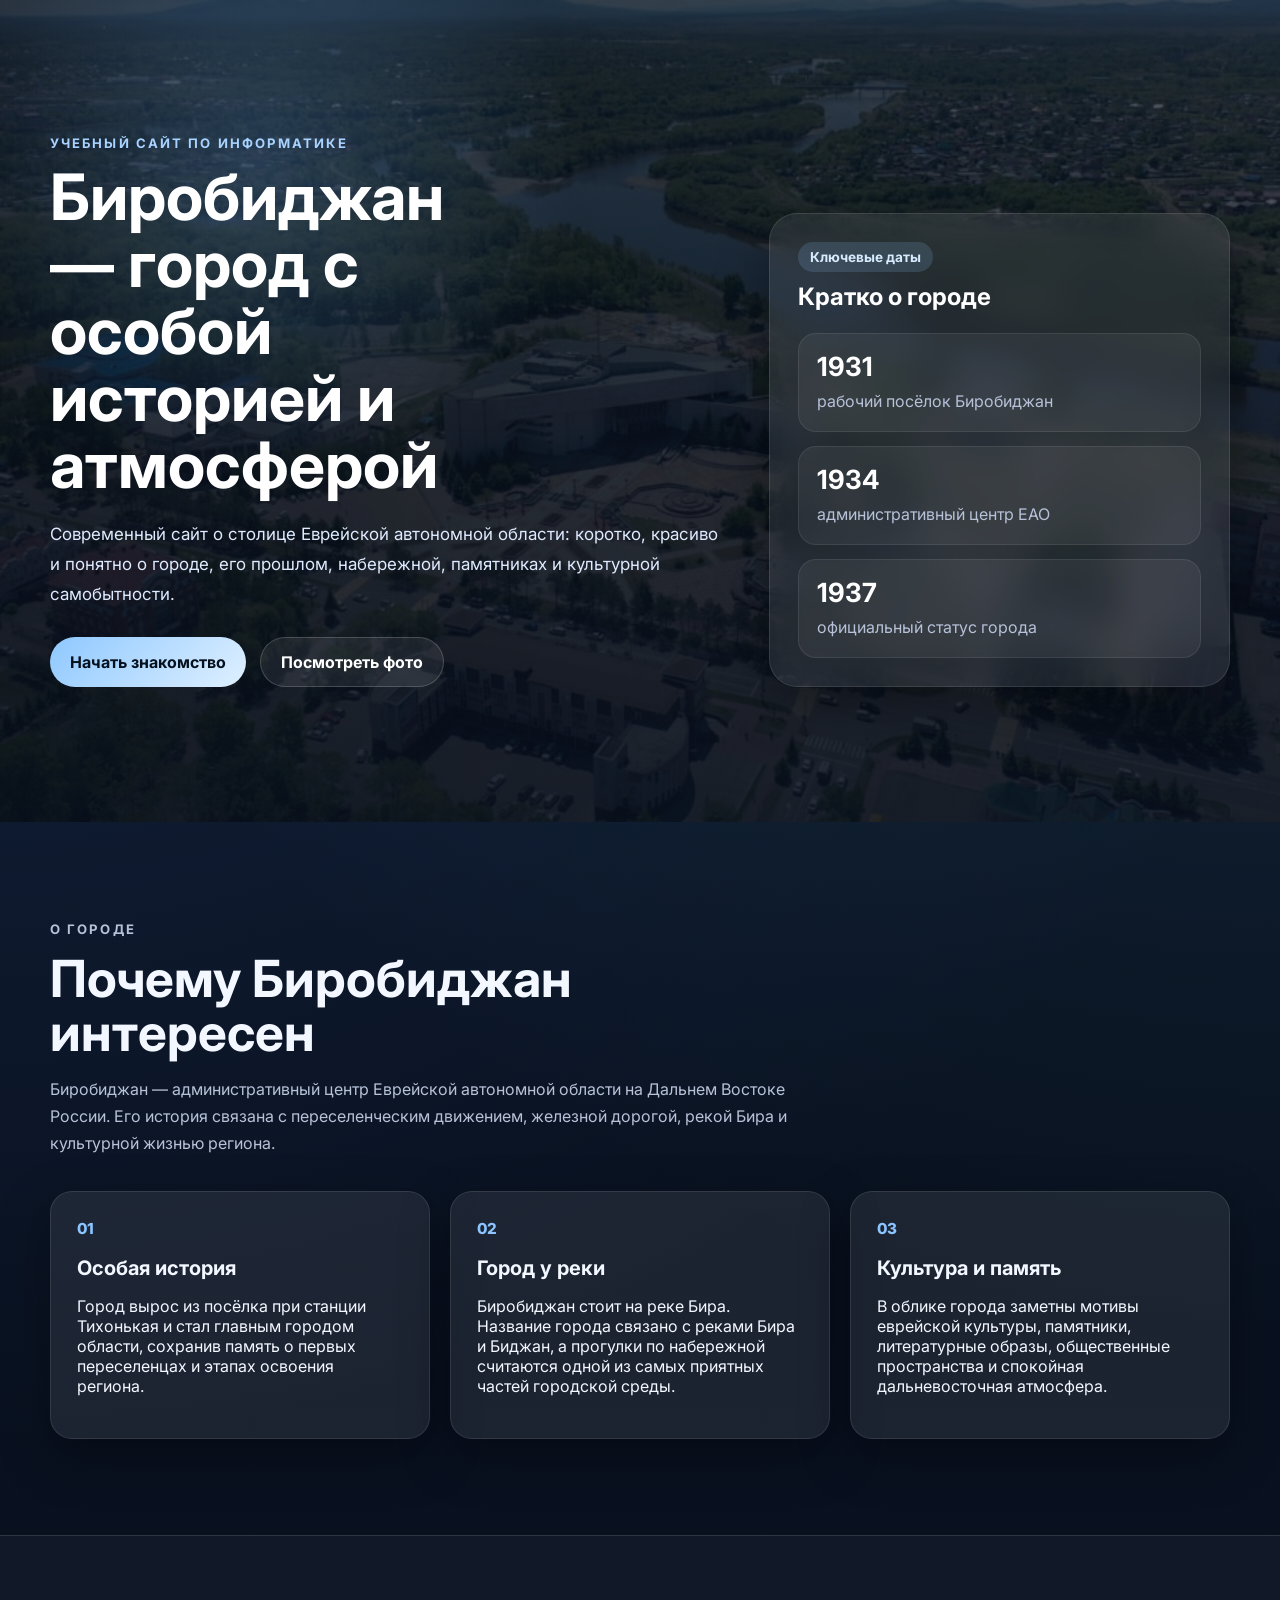
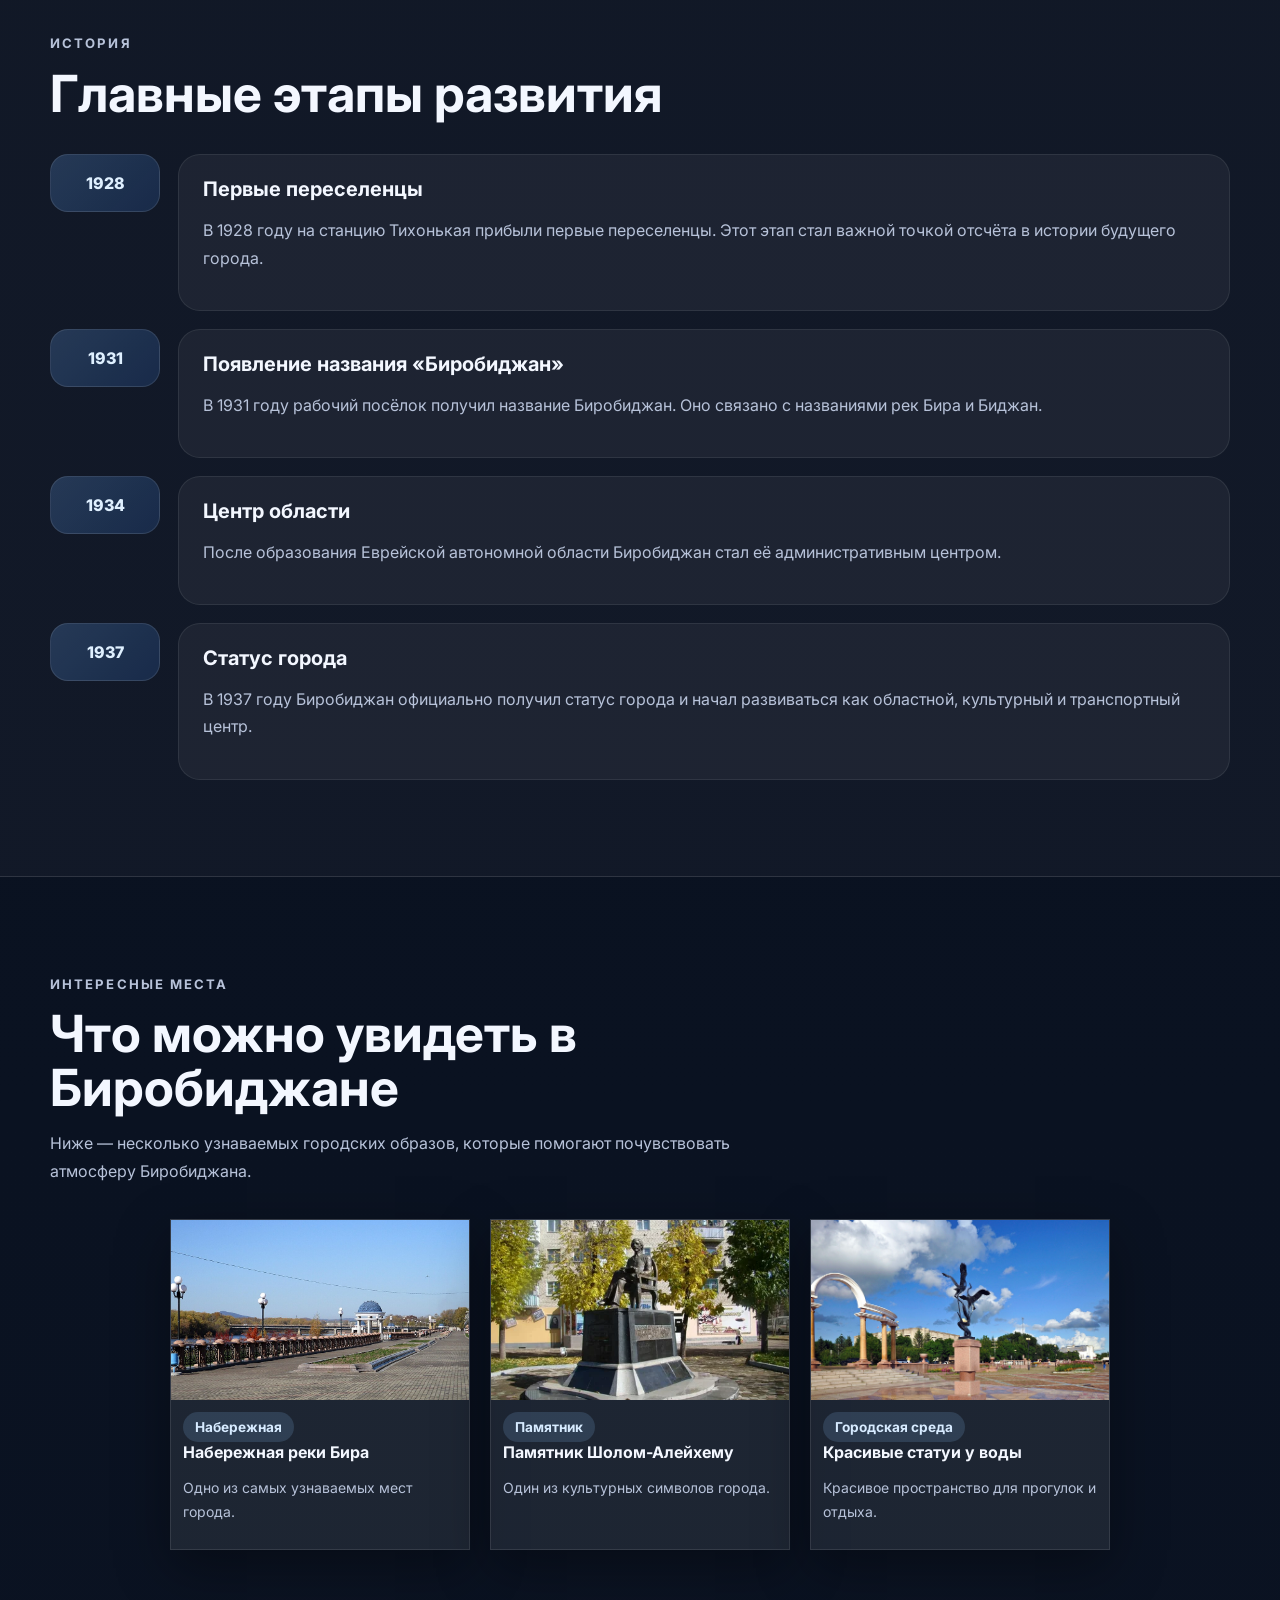
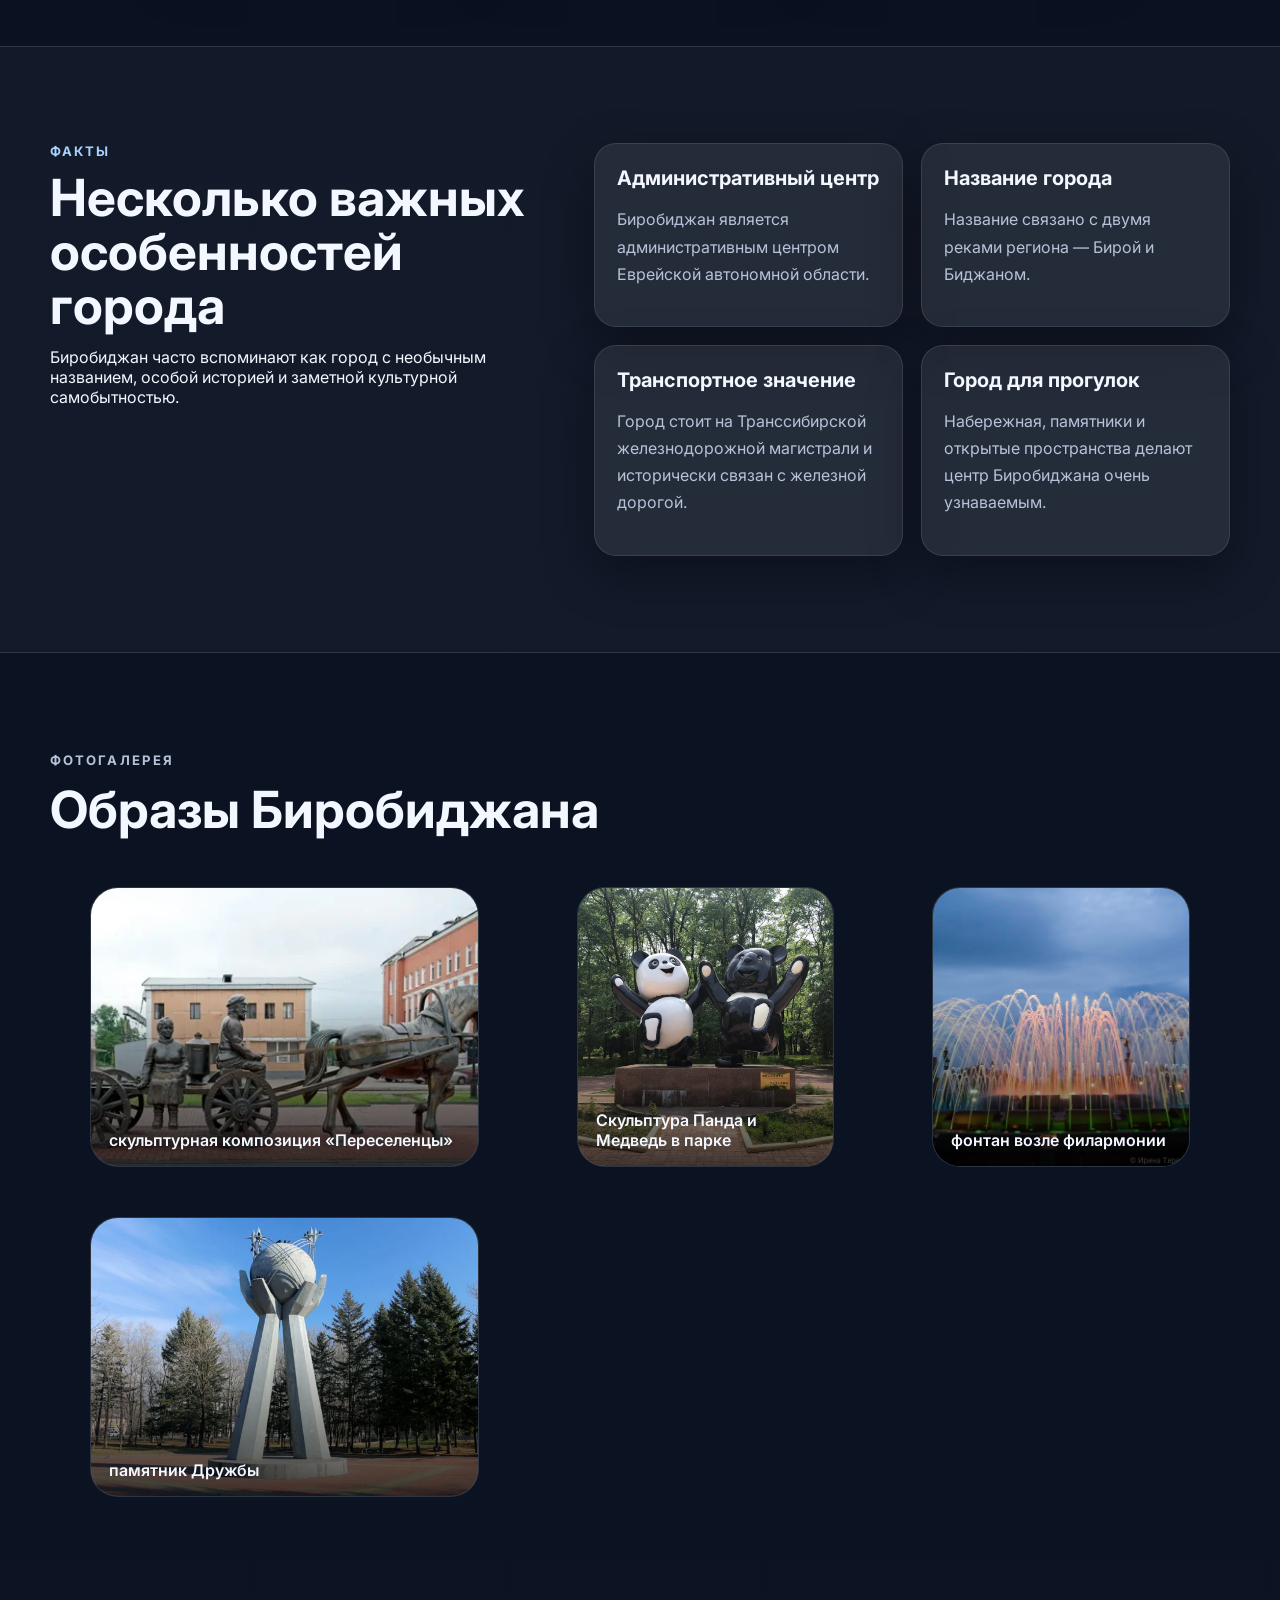
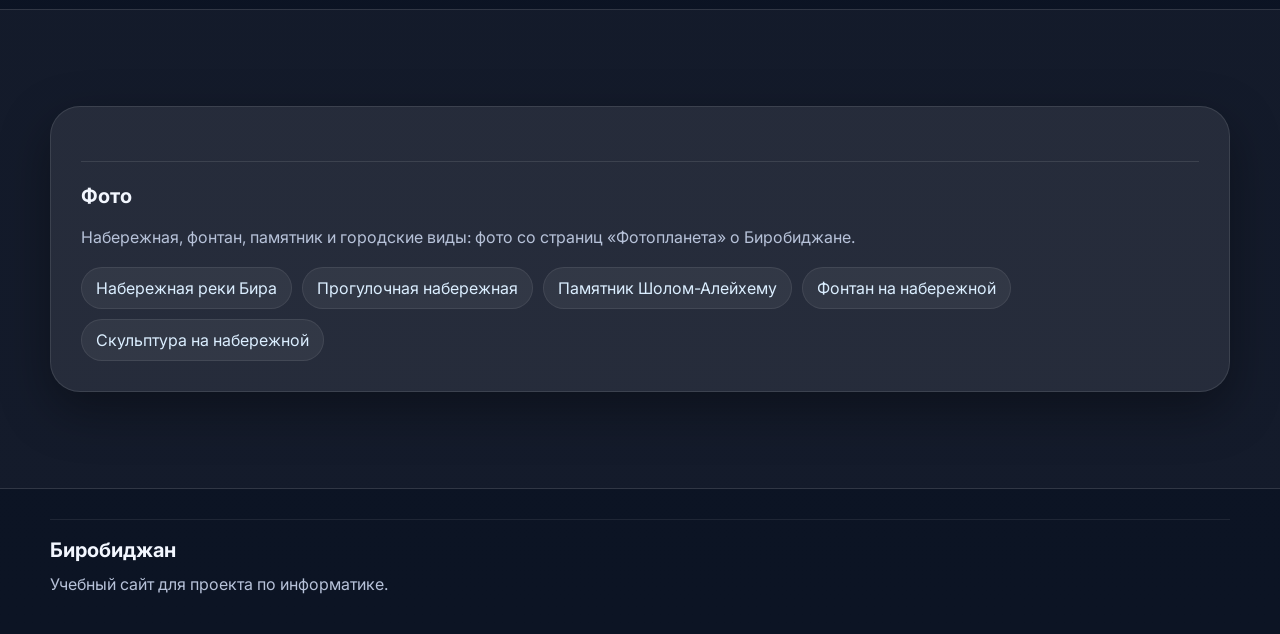
==== index.html @ 3424b519 "Биробиджан" ====
<!DOCTYPE html>
<html lang="ru">
<head>
  <meta charset="UTF-8" />
  <meta name="viewport" content="width=device-width, initial-scale=1.0" />
  <title>Биробиджан — город на Дальнем Востоке</title>
  <meta name="description" content="Современный учебный сайт о Биробиджане: история, атмосфера, достопримечательности и фотогалерея." />
  <link rel="preconnect" href="https://fonts.googleapis.com" />
  <link rel="preconnect" href="https://fonts.gstatic.com" crossorigin />
  <link href="https://fonts.googleapis.com/css2?family=Inter:wght@400;500;600;700;800&display=swap" rel="stylesheet" />
  <link rel="stylesheet" href="style.css" />
</head>
<body>
  <div class="page-shell">
  

    <main>
      <section class="hero section">
        <div class="hero-bg"></div>
        <div class="hero-overlay"></div>
        <div class="container hero-grid">
          <div class="hero-content reveal">
            <p class="eyebrow">Учебный сайт по информатике</p>
            <h1>Биробиджан — город с особой историей и атмосферой</h1>
            <p class="hero-text">
              Современный сайт о столице Еврейской автономной области: коротко,
              красиво и понятно о городе, его прошлом, набережной, памятниках и культурной самобытности.
            </p>
            <div class="hero-actions">
              <a class="btn btn-primary" href="#about">Начать знакомство</a>
              <a class="btn btn-secondary" href="#gallery">Посмотреть фото</a>
            </div>
          </div>

          <aside class="hero-card reveal reveal-delay-1">
            <div class="hero-card-top">
              <span class="badge">Ключевые даты</span>
              <h2>Кратко о городе</h2>
            </div>
            <div class="hero-stats">
              <div>
                <strong>1931</strong>
                <span>рабочий посёлок Биробиджан</span>
              </div>
              <div>
                <strong>1934</strong>
                <span>административный центр ЕАО</span>
              </div>
              <div>
                <strong>1937</strong>
                <span>официальный статус города</span>
              </div>
            </div>
          </aside>
        </div>
      </section>

      <section class="section" id="about">
        <div class="container">
          <div class="section-heading reveal">
            <p class="eyebrow">О городе</p>
            <h2>Почему Биробиджан интересен</h2>
            <p>
              Биробиджан — административный центр Еврейской автономной области на Дальнем Востоке России.
              Его история связана с переселенческим движением, железной дорогой, рекой Бира и культурной жизнью региона.
            </p>
          </div>

          <div class="about-grid">
            <article class="info-card reveal">
              <span class="card-number">01</span>
              <h3>Особая история</h3>
              <p>
                Город вырос из посёлка при станции Тихонькая и стал главным городом области,
                сохранив память о первых переселенцах и этапах освоения региона.
              </p>
            </article>

            <article class="info-card reveal reveal-delay-1">
              <span class="card-number">02</span>
              <h3>Город у реки</h3>
              <p>
                Биробиджан стоит на реке Бира. Название города связано с реками Бира и Биджан,
                а прогулки по набережной считаются одной из самых приятных частей городской среды.
              </p>
            </article>

            <article class="info-card reveal reveal-delay-2">
              <span class="card-number">03</span>
              <h3>Культура и память</h3>
              <p>
                В облике города заметны мотивы еврейской культуры, памятники, литературные образы,
                общественные пространства и спокойная дальневосточная атмосфера.
              </p>
            </article>
          </div>
        </div>
      </section>

      <section class="section section-alt" id="history">
        <div class="container">
          <div class="section-heading reveal">
            <p class="eyebrow">История</p>
            <h2>Главные этапы развития</h2>
          </div>

          <div class="timeline">
            <article class="timeline-item reveal">
              <div class="timeline-year">1928</div>
              <div class="timeline-content">
                <h3>Первые переселенцы</h3>
                <p>
                  В 1928 году на станцию Тихонькая прибыли первые переселенцы. Этот этап стал важной точкой отсчёта в истории будущего города.
                </p>
              </div>
            </article>

            <article class="timeline-item reveal reveal-delay-1">
              <div class="timeline-year">1931</div>
              <div class="timeline-content">
                <h3>Появление названия «Биробиджан»</h3>
                <p>
                  В 1931 году рабочий посёлок получил название Биробиджан. Оно связано с названиями рек Бира и Биджан.
                </p>
              </div>
            </article>

            <article class="timeline-item reveal reveal-delay-2">
              <div class="timeline-year">1934</div>
              <div class="timeline-content">
                <h3>Центр области</h3>
                <p>
                  После образования Еврейской автономной области Биробиджан стал её административным центром.
                </p>
              </div>
            </article>

            <article class="timeline-item reveal reveal-delay-3">
              <div class="timeline-year">1937</div>
              <div class="timeline-content">
                <h3>Статус города</h3>
                <p>
                  В 1937 году Биробиджан официально получил статус города и начал развиваться как областной, культурный и транспортный центр.
                </p>
              </div>
            </article>
          </div>
        </div>
      </section>

      <section class="section" id="places">
        <div class="container">
          <div class="section-heading reveal">
            <p class="eyebrow">Интересные места</p>
            <h2>Что можно увидеть в Биробиджане</h2>
            <p>
              Ниже — несколько узнаваемых городских образов, которые помогают почувствовать атмосферу Биробиджана.
            </p>
          </div>

          <div class="places-grid">
  <article class="place-card">
    <div class="place-image">
      <img src="assets/Bira_embankment_in_Birobidzhan.jpg" alt="Набережная">
    </div>
    <div class="place-body">
      <span class="place-tag">Набережная</span>
      <h3>Набережная реки Бира</h3>
      <p>Одно из самых узнаваемых мест города.</p>
    </div>
  </article>

  <article class="place-card">
    <div class="place-image">
      <img src="assets/пр.webp" alt="Памятник">
    </div>
    <div class="place-body">
      <span class="place-tag">Памятник</span>
      <h3>Памятник Шолом-Алейхему</h3>
      <p>Один из культурных символов города.</p>
    </div>
  </article>

  <article class="place-card">
    <div class="place-image">
      <img src="assets/454.jpg" alt="Прогулочная зона">
    </div>
    <div class="place-body">
      <span class="place-tag">Городская среда</span>
      <h3>Красивые статуи у воды</h3>
      <p>Красивое пространство для прогулок и отдыха.</p>
    </div>
  </article>
</div>
            </article>
          </div>
        </div>
      </section>

      <section class="section section-alt" id="facts">
        <div class="container">
          <div class="facts-layout">
            <div class="facts-main reveal">
              <p class="eyebrow">Факты</p>
              <h2>Несколько важных особенностей города</h2>
              <p class="facts-lead">
                Биробиджан часто вспоминают как город с необычным названием, особой историей и заметной культурной самобытностью.
              </p>
            </div>

            <div class="facts-list">
              <article class="fact-item reveal">
                <h3>Административный центр</h3>
                <p>Биробиджан является административным центром Еврейской автономной области.</p>
              </article>

              <article class="fact-item reveal reveal-delay-1">
                <h3>Название города</h3>
                <p>Название связано с двумя реками региона — Бирой и Биджаном.</p>
              </article>

              <article class="fact-item reveal reveal-delay-2">
                <h3>Транспортное значение</h3>
                <p>Город стоит на Транссибирской железнодорожной магистрали и исторически связан с железной дорогой.</p>
              </article>

              <article class="fact-item reveal reveal-delay-3">
                <h3>Город для прогулок</h3>
                <p>Набережная, памятники и открытые пространства делают центр Биробиджана очень узнаваемым.</p>
              </article>
            </div>
          </div>
        </div>
      </section>

      <section class="section" id="gallery">
        <div class="container">
          <div class="section-heading reveal">
            <p class="eyebrow">Фотогалерея</p>
            <h2>Образы Биробиджана</h2>
          </div>

          <div class="gallery-grid">
            <figure class="gallery-card">
              <img src="assets/з.webp" alt="Прогулочная часть набережной реки Бира" />
              <figcaption>скульптурная композиция «Переселенцы»</figcaption>
            </figure>

            <figure class="gallery-card reveal reveal-delay-1">
              <img src="assets/XXXL.webp" alt="Фонтан на набережной Биробиджана" />
              <figcaption>Скульптура Панда и Медведь в парке</figcaption>
            </figure>

            <figure class="gallery-card reveal reveal-delay-2">
              <img src="assets/o.webp" alt="Памятник Шолом-Алейхему" />
              <figcaption>фонтан возле филармонии</figcaption>
            </figure>

            <figure class="gallery-card reveal reveal-delay-3">
              <img src="assets/i.webp" alt="Вид на реку Бира и мост" />
              <figcaption>памятник Дружбы</figcaption>
            </figure>
          </div>
        </div>
      </section>

      <section class="section section-alt" id="sources">
        <div class="container">
          <div class="sources-box reveal">
    

            <div class="credits">
              <h3>Фото</h3>
              <p>
                Набережная, фонтан, памятник и городские виды: фото со страниц «Фотопланета» о Биробиджане.
              </p>
              <div class="credit-links">
                <a href="https://foto-planeta.com/photo/400641.html" target="_blank" rel="noopener noreferrer">Набережная реки Бира</a>
                <a href="https://foto-planeta.com/photo/644844.html" target="_blank" rel="noopener noreferrer">Прогулочная набережная</a>
                <a href="https://foto-planeta.com/photo/620498.html" target="_blank" rel="noopener noreferrer">Памятник Шолом-Алейхему</a>
                <a href="https://foto-planeta.com/photo/411431.html" target="_blank" rel="noopener noreferrer">Фонтан на набережной</a>
                <a href="https://foto-planeta.com/photo/644845.html" target="_blank" rel="noopener noreferrer">Скульптура на набережной</a>
              </div>
            </div>
          </div>
        </div>
      </section>
    </main>

    <footer class="site-footer">
      <div class="container footer-inner">
        <div>
          <h3>Биробиджан</h3>
          <p>Учебный сайт для проекта по информатике.</p>
        </div>
        
      </div>
    </footer>
  </div>

  <script src="script.js"></script>
</body>
</html>
---- style.css ----
:root {
  --bg: #0b1220;
  --surface: #101a2d;
  --surface-soft: #111f35;
  --card: rgba(255, 255, 255, 0.08);
  --card-strong: rgba(255, 255, 255, 0.12);
  --text: #f3f7ff;
  --muted: #b7c2d9;
  --accent: #6fb0ff;
  --accent-strong: #3e8cff;
  --line: rgba(255, 255, 255, 0.12);
  --shadow: 0 18px 50px rgba(0, 0, 0, 0.35);
  --radius-xl: 28px;
  --radius-lg: 22px;
  --radius-md: 16px;
  --container: 1180px;
}

* {
  box-sizing: border-box;
}

html {
  scroll-behavior: smooth;
}

body {
  margin: 0;
  font-family: "Inter", Arial, sans-serif;
  color: var(--text);
  background:
    radial-gradient(circle at top left, rgba(84, 148, 255, 0.16), transparent 26%),
    radial-gradient(circle at top right, rgba(100, 214, 255, 0.14), transparent 24%),
    linear-gradient(180deg, #08101e 0%, #0c1424 100%);
}

img {
  max-width: 100%;
  display: block;
}

a {
  color: inherit;
  text-decoration: none;
}

.page-shell {
  min-height: 100vh;
}

.container {
  width: min(calc(100% - 32px), var(--container));
  margin: 0 auto;
}

.section {
  padding: 96px 0;
}

.section-alt {
  background: rgba(255, 255, 255, 0.03);
  border-top: 1px solid var(--line);
  border-bottom: 1px solid var(--line);
}

.site-header {
  position: sticky;
  top: 0;
  z-index: 50;
  backdrop-filter: blur(18px);
  background: rgba(7, 14, 26, 0.72);
  border-bottom: 1px solid rgba(255, 255, 255, 0.08);
}

.header-inner {
  min-height: 78px;
  display: flex;
  align-items: center;
  justify-content: space-between;
  gap: 18px;
}

.logo {
  display: inline-flex;
  align-items: center;
  gap: 12px;
  font-weight: 800;
  letter-spacing: 0.02em;
}

.logo-mark {
  width: 40px;
  height: 40px;
  border-radius: 14px;
  display: grid;
  place-items: center;
  background: linear-gradient(135deg, var(--accent) 0%, #90c7ff 100%);
  color: #06111f;
  box-shadow: 0 10px 24px rgba(62, 140, 255, 0.35);
}

.logo-text {
  font-size: 1.05rem;
}

.site-nav {
  display: flex;
  align-items: center;
  gap: 10px;
}

.site-nav a {
  padding: 10px 14px;
  border-radius: 999px;
  color: var(--muted);
  transition: 0.25s ease;
}

.site-nav a:hover {
  color: var(--text);
  background: rgba(255, 255, 255, 0.08);
}

.menu-toggle {
  display: none;
  width: 48px;
  height: 48px;
  border: 1px solid var(--line);
  background: rgba(255, 255, 255, 0.04);
  border-radius: 14px;
  padding: 10px;
  cursor: pointer;
}

.menu-toggle span {
  display: block;
  width: 100%;
  height: 3px;
  margin: 5px 0;
  border-radius: 999px;
  background: var(--text);
  transition: 0.25s ease;
}

.hero {
  position: relative;
  overflow: hidden;
  min-height: calc(100vh - 78px);
  display: grid;
  align-items: center;
}

.hero-bg,
.hero-overlay {
  position: absolute;
  inset: 0;
}

.hero-bg {
  background:
    linear-gradient(120deg, rgba(4, 10, 18, 0.72), rgba(5, 12, 23, 0.52)),
    url("assets/embankment_bridge.jpg") center/cover no-repeat;
  transform: scale(1.04);
}

.hero-overlay {
  background:
    radial-gradient(circle at 20% 20%, rgba(120, 188, 255, 0.22), transparent 26%),
    linear-gradient(180deg, rgba(8, 16, 30, 0.2), rgba(8, 16, 30, 0.72));
}

.hero-grid {
  position: relative;
  z-index: 1;
  display: grid;
  grid-template-columns: 1.2fr 0.8fr;
  gap: 28px;
  align-items: end;
}

.eyebrow {
  margin: 0 0 12px;
  color: #a8d2ff;
  text-transform: uppercase;
  letter-spacing: 0.16em;
  font-size: 0.82rem;
  font-weight: 700;
}

.hero-content h1,
.section-heading h2,
.facts-main h2,
.sources-box h2 {
  margin: 0;
  line-height: 1.05;
}

.hero-content h1 {
  font-size: clamp(2.5rem, 5vw, 4.9rem);
  max-width: 11ch;
}

.hero-text {
  margin: 22px 0 0;
  max-width: 62ch;
  font-size: 1.06rem;
  line-height: 1.75;
  color: #dfebff;
}

.hero-actions {
  display: flex;
  flex-wrap: wrap;
  gap: 14px;
  margin-top: 28px;
}

.btn {
  display: inline-flex;
  align-items: center;
  justify-content: center;
  padding: 14px 20px;
  border-radius: 999px;
  font-weight: 700;
  transition: transform 0.25s ease, background 0.25s ease, color 0.25s ease;
}

.btn:hover {
  transform: translateY(-2px);
}

.btn-primary {
  color: #06111f;
  background: linear-gradient(135deg, #8ec8ff 0%, #dff0ff 100%);
}

.btn-secondary {
  border: 1px solid rgba(255, 255, 255, 0.18);
  background: rgba(255, 255, 255, 0.08);
}

.hero-card,
.info-card,
.place-card,
.fact-item,
.sources-box {
  background: var(--card);
  border: 1px solid rgba(255, 255, 255, 0.1);
  box-shadow: var(--shadow);
}

.hero-card {
  padding: 28px;
  border-radius: var(--radius-xl);
  backdrop-filter: blur(18px);
}

.hero-card-top {
  display: flex;
  flex-direction: column;
  gap: 10px;
}

.badge,
.place-tag {
  display: inline-flex;
  align-items: center;
  justify-content: center;
  width: fit-content;
  padding: 7px 12px;
  border-radius: 999px;
  background: rgba(143, 198, 255, 0.16);
  color: #d7ebff;
  font-size: 0.85rem;
  font-weight: 700;
}

.hero-card h2 {
  margin: 0;
  font-size: 1.5rem;
}

.hero-stats {
  display: grid;
  gap: 14px;
  margin-top: 22px;
}

.hero-stats div {
  padding: 16px 18px;
  border-radius: 18px;
  background: rgba(255, 255, 255, 0.06);
  border: 1px solid rgba(255, 255, 255, 0.08);
}

.hero-stats strong {
  display: block;
  font-size: 1.65rem;
  margin-bottom: 6px;
}

.hero-stats span,
.section-heading p,
.timeline-content p,
.place-body p,
.fact-item p,
.sources-box p,
.sources-list li {
  color: var(--muted);
  line-height: 1.7;
}

.section-heading {
  max-width: 760px;
  margin-bottom: 34px;
}

.section-heading h2,
.facts-main h2,
.sources-box h2 {
  font-size: clamp(2rem, 4vw, 3.4rem);
}

.about-grid {
  display: grid;
  grid-template-columns: repeat(3, 1fr);
  gap: 20px;
}

.info-card {
  padding: 26px;
  border-radius: var(--radius-lg);
}

.card-number {
  display: inline-flex;
  margin-bottom: 18px;
  color: #8bc4ff;
  font-weight: 800;
  font-size: 0.95rem;
}

.info-card h3,
.timeline-content h3,
.place-body h3,
.fact-item h3,
.credits h3,
.site-footer h3 {
  margin: 0 0 12px;
  font-size: 1.25rem;
}

.timeline {
  display: grid;
  gap: 18px;
}

.timeline-item {
  display: grid;
  grid-template-columns: 110px 1fr;
  gap: 18px;
  align-items: start;
}

.timeline-year {
  position: relative;
  display: inline-flex;
  align-items: center;
  justify-content: center;
  min-height: 58px;
  padding: 12px 16px;
  border-radius: 18px;
  background: linear-gradient(135deg, rgba(111, 176, 255, 0.22), rgba(62, 140, 255, 0.16));
  color: #dff0ff;
  font-weight: 800;
  border: 1px solid rgba(255, 255, 255, 0.1);
}

.timeline-content {
  padding: 22px 24px;
  border-radius: var(--radius-lg);
  background: rgba(255, 255, 255, 0.05);
  border: 1px solid rgba(255, 255, 255, 0.08);
}

 .places-grid {
  display: grid;
  grid-template-columns: repeat(3, 300px);
  justify-content: center;
  gap: 20px;
}


.place-card {
  width: 100%;
  max-width: none;
  margin: 0;
}

.place-image {
  height: 200px;
  overflow: hidden;
}

.place-image img,
.gallery-card img {
  width: 100%;
  height: 100%;
  object-fit: cover;
}

.place-card:hover img,
.gallery-card:hover img {
  transform: scale(1.04);
}

.place-image img,
.gallery-card img {
  transition: transform 0.45s ease;
}

.place-body {
  padding: 22px;
}

.facts-layout {
  display: grid;
  grid-template-columns: 0.9fr 1.1fr;
  gap: 24px;
  align-items: start;
}

.facts-lead {
  margin-top: 14px;
}

.facts-list {
  display: grid;
  grid-template-columns: repeat(2, 1fr);
  gap: 18px;
}

.fact-item {
  padding: 22px;
  border-radius: var(--radius-lg);
}

.gallery-grid {
  display: grid;
  grid-template-columns: 1.25fr 0.9fr 0.9fr;
  gap: 18px;
}

.gallery-card {
  position: relative;
  min-height: 280px;
  overflow: hidden;
  border-radius: var(--radius-xl);
  border: 1px solid rgba(255, 255, 255, 0.1);
  background: rgba(255, 255, 255, 0.04);
}



.gallery-card::after {
  content: "";
  position: absolute;
  inset: 0;
  background: linear-gradient(180deg, transparent 40%, rgba(0, 0, 0, 0.72) 100%);
}

.gallery-card figcaption {
  position: absolute;
  left: 18px;
  right: 18px;
  bottom: 16px;
  z-index: 1;
  font-weight: 600;
}

.sources-box {
  padding: 30px;
  border-radius: 30px;
}

.sources-list {
  margin: 18px 0 0;
  padding-left: 18px;
}

.sources-list li + li {
  margin-top: 8px;
}

.credits {
  margin-top: 24px;
  padding-top: 22px;
  border-top: 1px solid rgba(255, 255, 255, 0.1);
}

.credit-links {
  display: flex;
  flex-wrap: wrap;
  gap: 10px;
  margin-top: 14px;
}

.credit-links a {
  padding: 10px 14px;
  border-radius: 999px;
  background: rgba(255, 255, 255, 0.06);
  color: #dbeeff;
  border: 1px solid rgba(255, 255, 255, 0.08);
  transition: 0.25s ease;
}

.credit-links a:hover,
.footer-top:hover {
  background: rgba(255, 255, 255, 0.12);
}

.site-footer {
  padding: 30px 0 40px;
}

.footer-inner {
  display: flex;
  align-items: center;
  justify-content: space-between;
  gap: 16px;
  padding-top: 18px;
  border-top: 1px solid rgba(255, 255, 255, 0.08);
}

.site-footer p {
  margin: 0;
  color: var(--muted);
}

.footer-top {
  display: inline-flex;
  align-items: center;
  justify-content: center;
  padding: 12px 16px;
  border-radius: 999px;
  border: 1px solid rgba(255, 255, 255, 0.12);
  background: rgba(255, 255, 255, 0.05);
}

.reveal,
.reveal-delay-1,
.reveal-delay-2,
.reveal-delay-3,
.reveal-visible {
  opacity: 1;
  transform: none;
  transition: none;
}

@media (max-width: 1080px) {
  .hero-grid,
  .facts-layout,
  .about-grid,
  .places-grid,
  .gallery-grid {
    grid-template-columns: 1fr;
  }

  .facts-list {
    grid-template-columns: 1fr 1fr;
  }

  .gallery-large {
    grid-row: span 1;
    min-height: 320px;
  }

  .hero-content h1 {
    max-width: 14ch;
  }
}

@media (max-width: 820px) {
  .section {
    padding: 74px 0;
  }

  .menu-toggle {
    display: inline-block;
  }

  .site-nav {
    position: absolute;
    top: calc(100% + 10px);
    left: 16px;
    right: 16px;
    display: grid;
    gap: 8px;
    padding: 14px;
    border-radius: 22px;
    background: rgba(9, 18, 32, 0.96);
    border: 1px solid rgba(255, 255, 255, 0.08);
    box-shadow: var(--shadow);
    opacity: 0;
    pointer-events: none;
    transform: translateY(-10px);
    transition: 0.25s ease;
  }

  .site-nav.nav-open {
    opacity: 1;
    pointer-events: auto;
    transform: translateY(0);
  }

  .site-nav a {
    padding: 12px 14px;
    background: rgba(255, 255, 255, 0.04);
  }

  .menu-toggle.active span:nth-child(1) {
    transform: translateY(8px) rotate(45deg);
  }

  .menu-toggle.active span:nth-child(2) {
    opacity: 0;
  }

  .menu-toggle.active span:nth-child(3) {
    transform: translateY(-8px) rotate(-45deg);
  }

  .timeline-item {
    grid-template-columns: 1fr;
  }

  .facts-list {
    grid-template-columns: 1fr;
  }

  .footer-inner {
    flex-direction: column;
    align-items: flex-start;
  }
}

@media (max-width: 560px) {
  .hero {
    min-height: auto;
  }

  .hero-content h1 {
    max-width: none;
  }

  .hero-card,
  .sources-box,
  .info-card,
  .fact-item,
  .place-body,
  .timeline-content {
    padding: 20px;
  }

  .btn {
    width: 100%;
  }

  .hero-actions {
    flex-direction: column;
  }
}
.hero {
  background-image: url("assets/лох.jpg");
  background-size: cover;
  background-position: center;
  color: white;
  padding: 100px 20px;
}
.place-body {
  padding: 12px;
}

.place-body h3 {
  font-size: 16px;
}

.place-body p {
  font-size: 14px;
}

.places-grid {
  display: flex !important;
  justify-content: center !important;
  gap: 20px !important;
  flex-wrap: nowrap !important;
}

.place-card {
  width: 300px !important;
  min-width: 300px !important;
  max-width: 300px !important;
  margin: 0 !important;
}

.place-image {
  height: 180px !important;
  overflow: hidden !important;
}

.place-image img {
  width: 100% !important;
  height: 100% !important;
  object-fit: cover !important;
}
.gallery-card {
  height: 250px;
}

.gallery-card img {
  width: 100%;
  height: 100%;
  object-fit: cover;
}
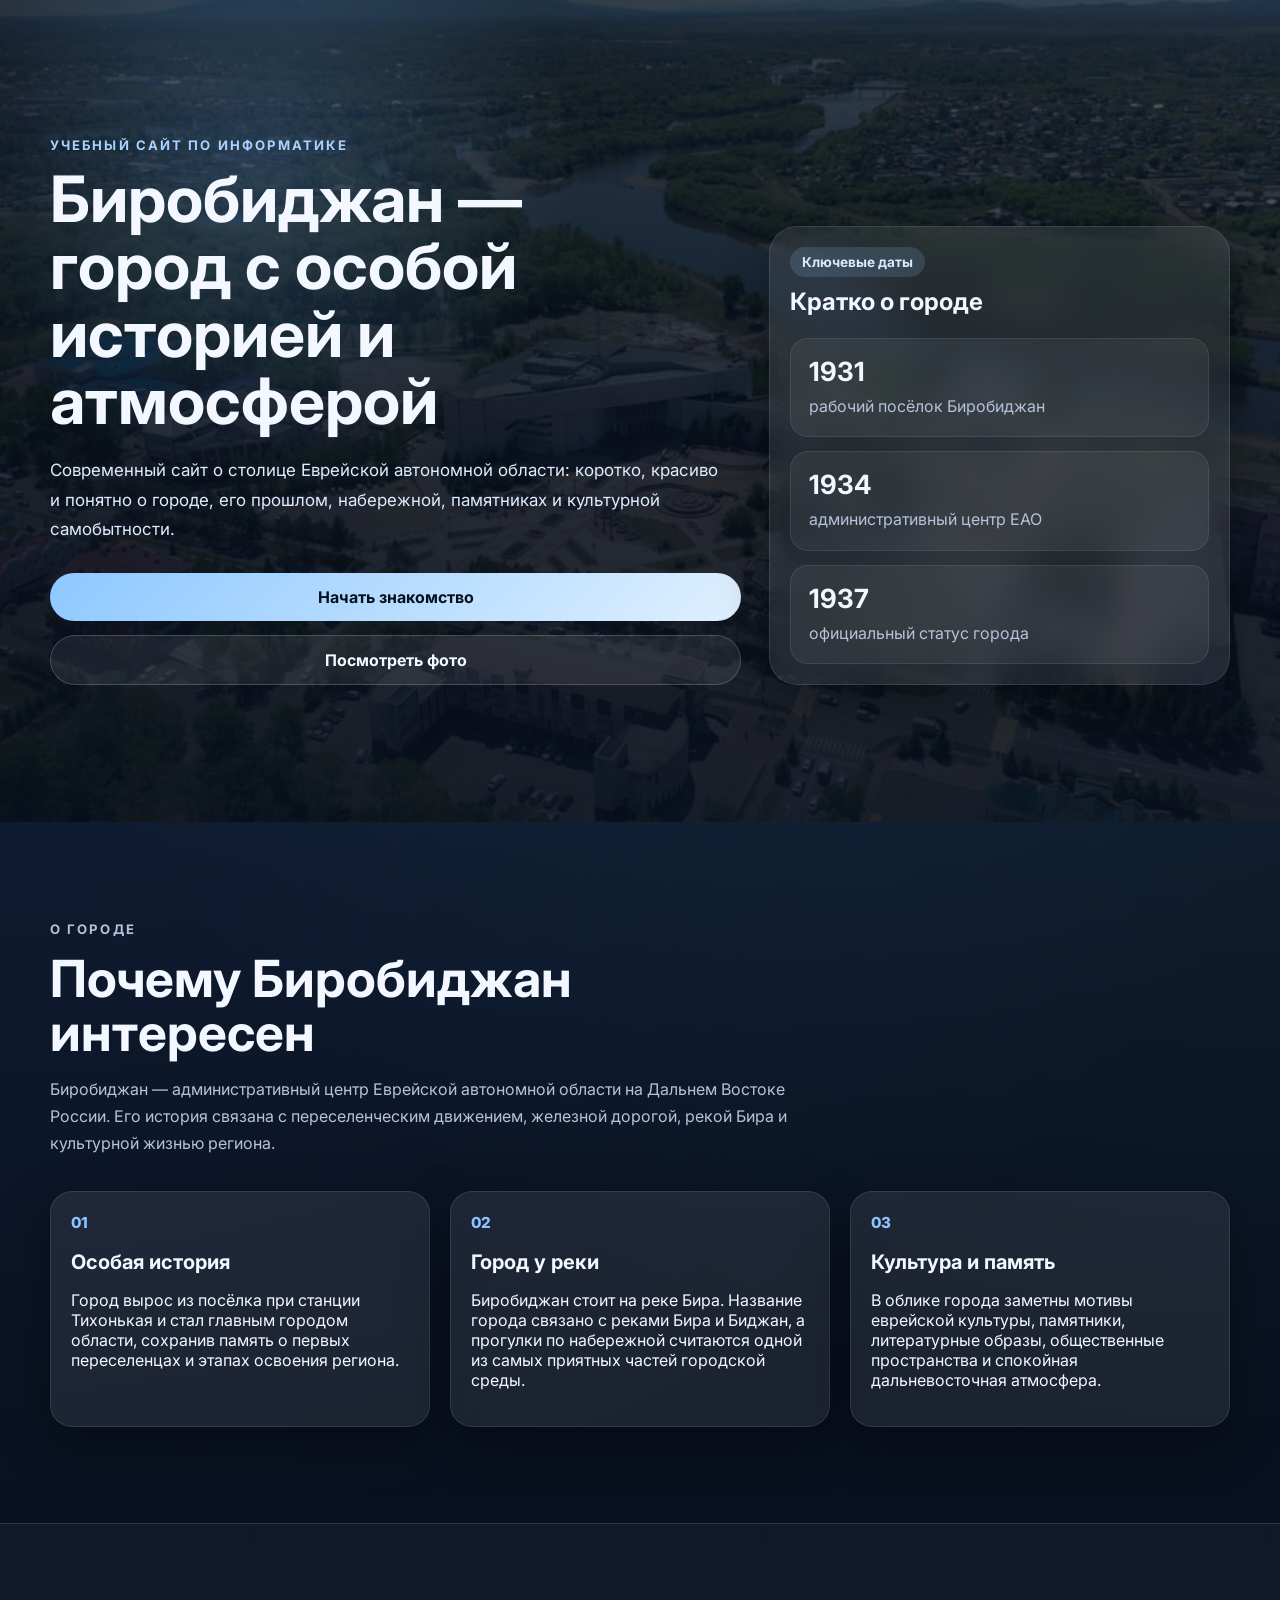
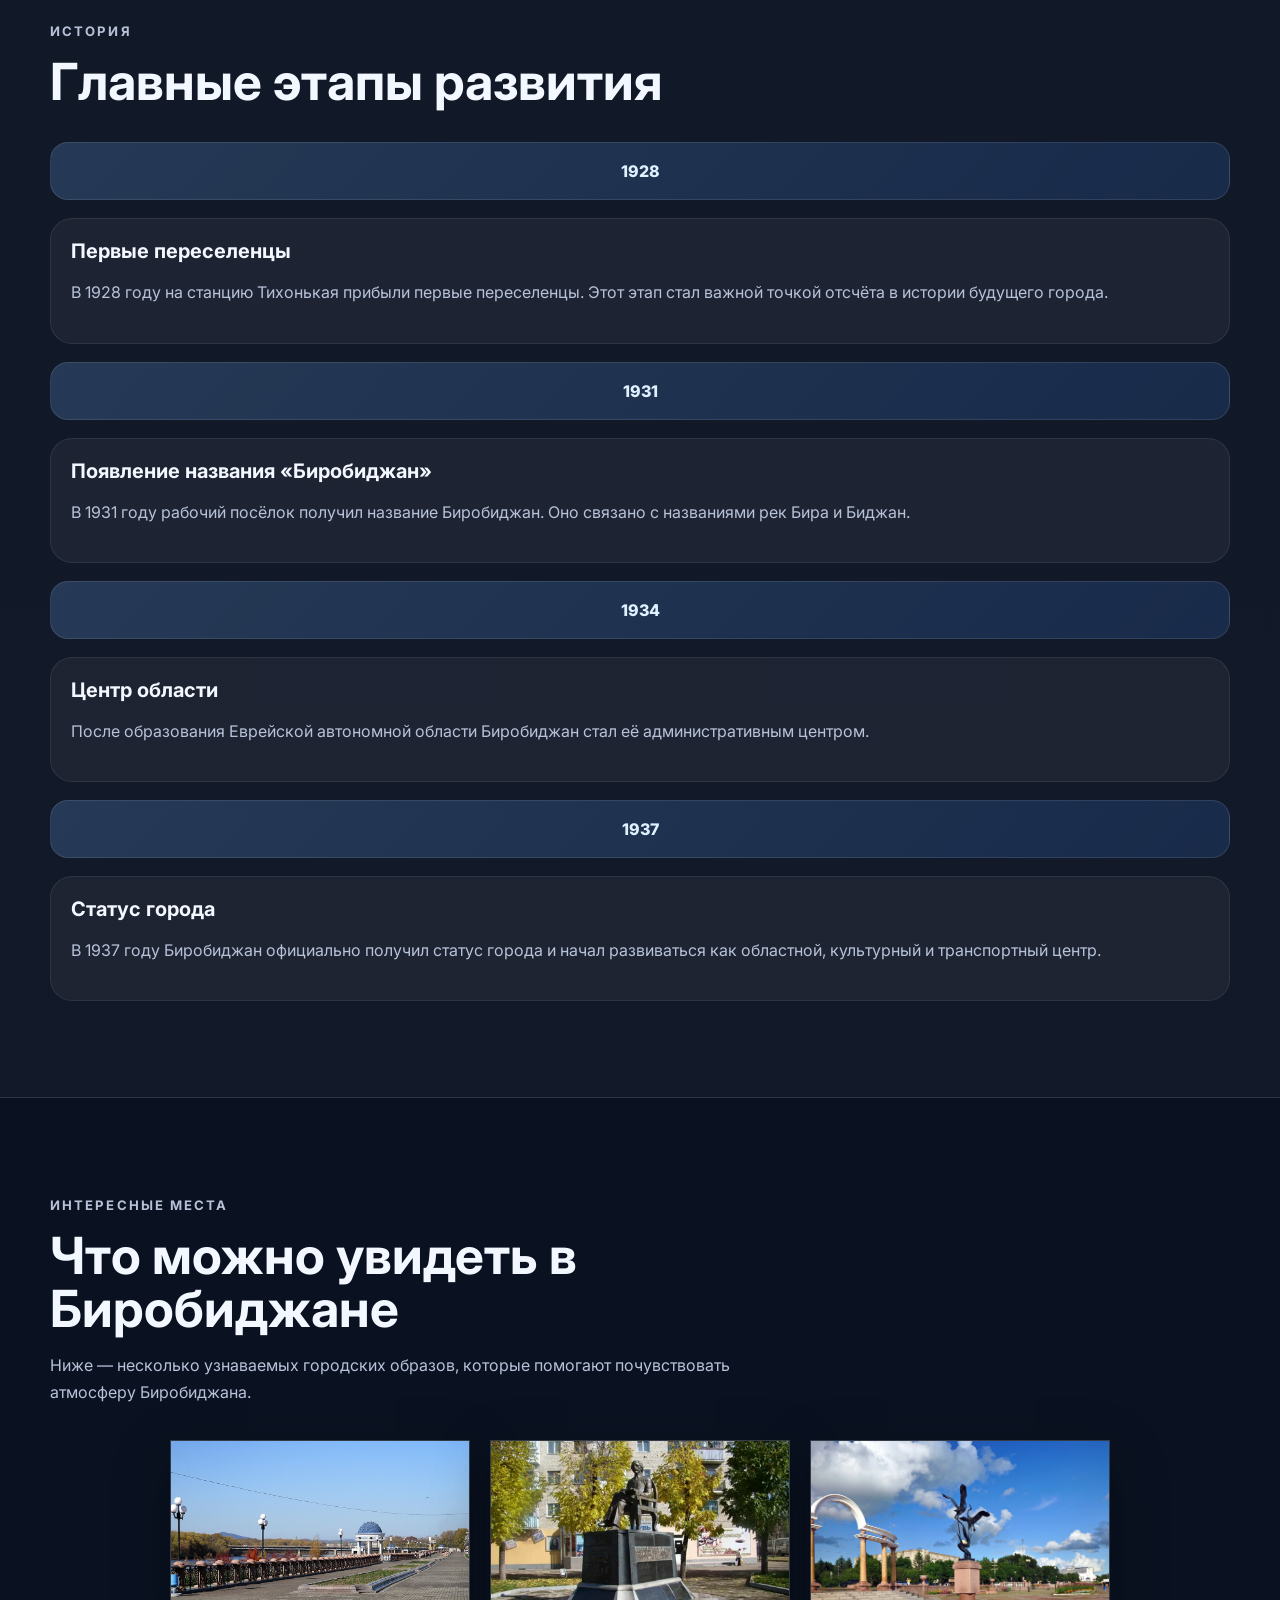
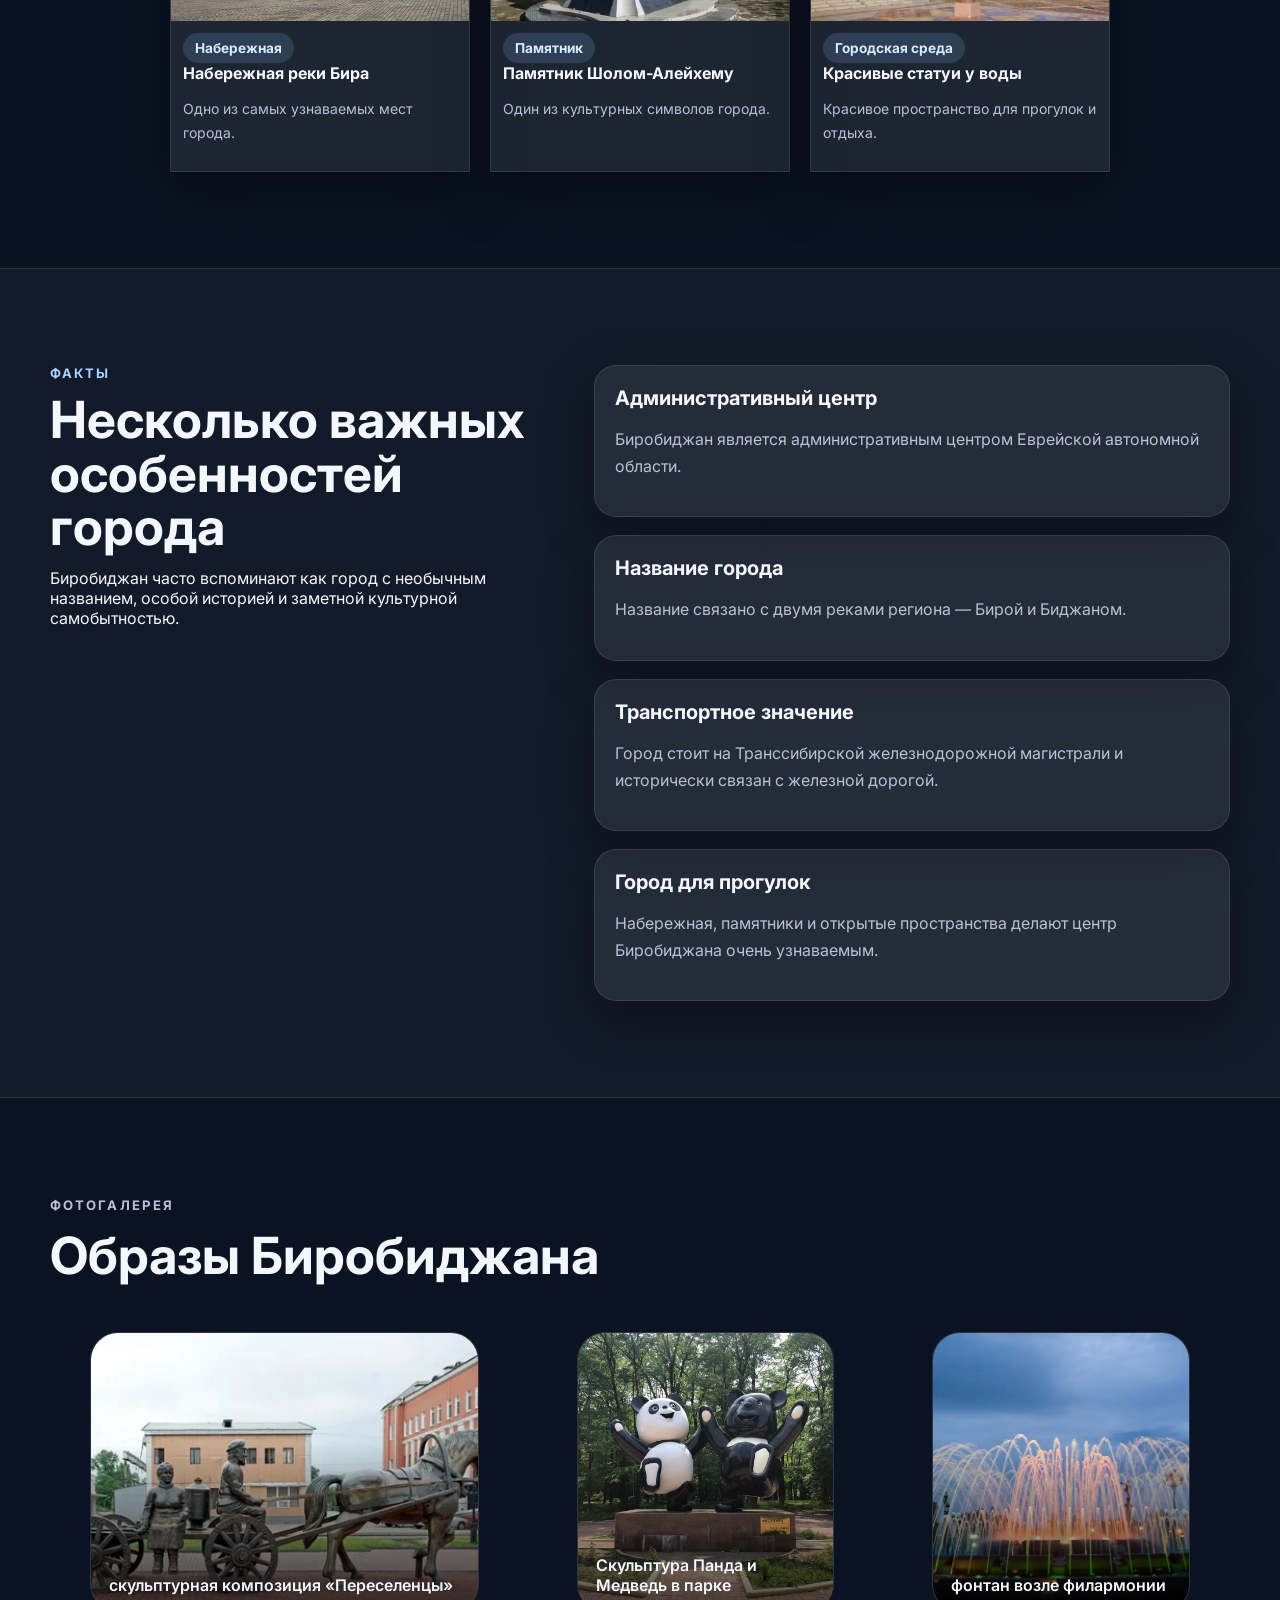
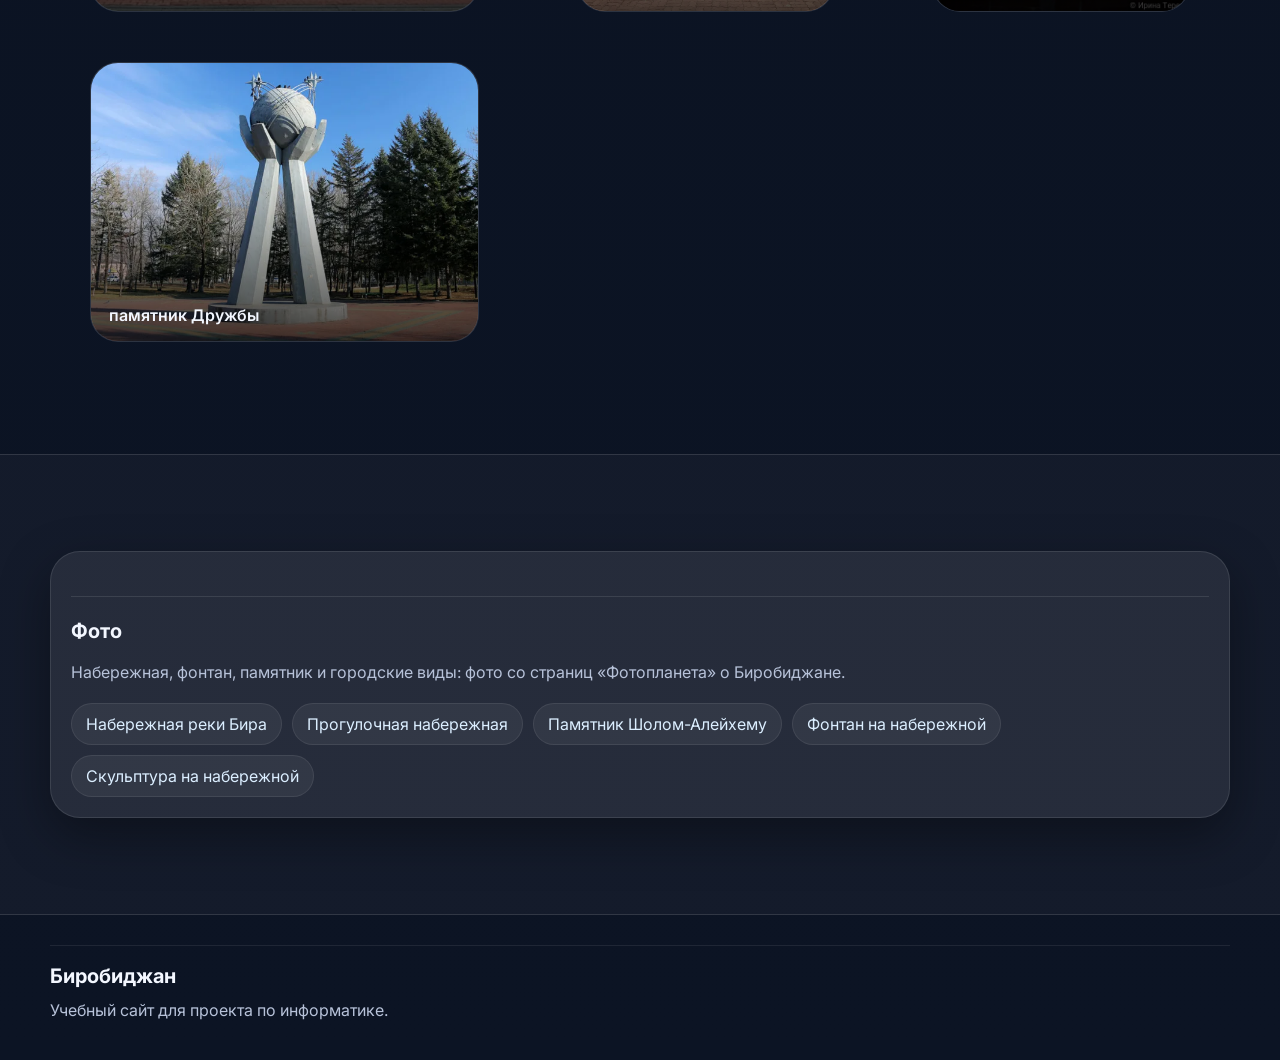
==== commit 975fe598: "Remove redundant closing article tag in index.html Removed an unnecessary closing article tag." ====
--- a/index.html
+++ b/index.html
@@ -192,7 +192,7 @@
     </div>
   </article>
 </div>
-            </article>
+            
           </div>
         </div>
       </section>
--- a/style.css
+++ b/style.css
@@ -157,10 +157,12 @@
 }
 
 .hero-bg {
-  background:
+  background-image:
     linear-gradient(120deg, rgba(4, 10, 18, 0.72), rgba(5, 12, 23, 0.52)),
-    url("assets/embankment_bridge.jpg") center/cover no-repeat;
-  transform: scale(1.04);
+    url("./assets/лох.jpg");
+  background-size: cover;
+  background-position: center;
+  background-repeat: no-repeat;
 }
 
 .hero-overlay {
@@ -557,14 +559,7 @@
   transition: none;
 }
 
-@media (max-width: 1080px) {
-  .hero-grid,
-  .facts-layout,
-  .about-grid,
-  .places-grid,
-  .gallery-grid {
-    grid-template-columns: 1fr;
-  }
+
 
   .facts-list {
     grid-template-columns: 1fr 1fr;
@@ -580,10 +575,7 @@
   }
 }
 
-@media (max-width: 820px) {
-  .section {
-    padding: 74px 0;
-  }
+
 
   .menu-toggle {
     display: inline-block;
@@ -644,10 +636,7 @@
   }
 }
 
-@media (max-width: 560px) {
-  .hero {
-    min-height: auto;
-  }
+
 
   .hero-content h1 {
     max-width: none;
@@ -721,4 +710,5 @@
   width: 100%;
   height: 100%;
   object-fit: cover;
-}+}
+
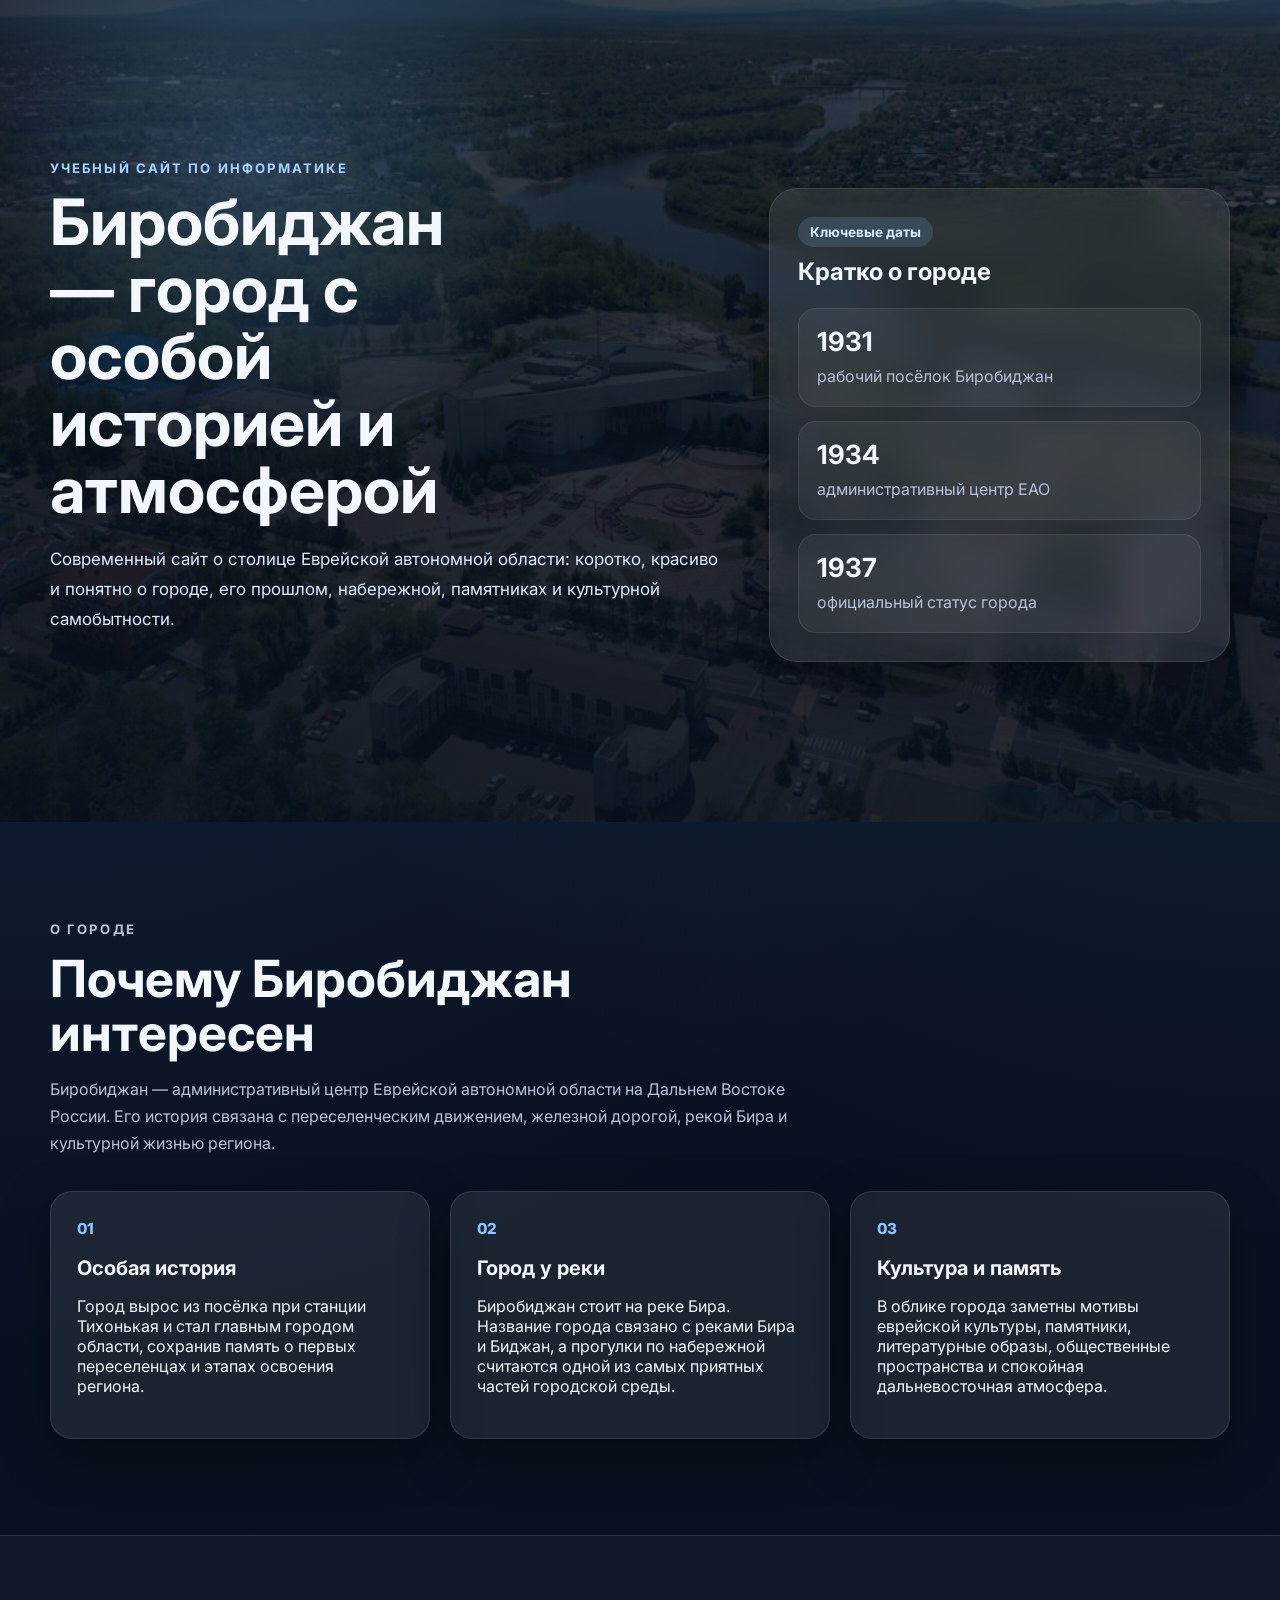
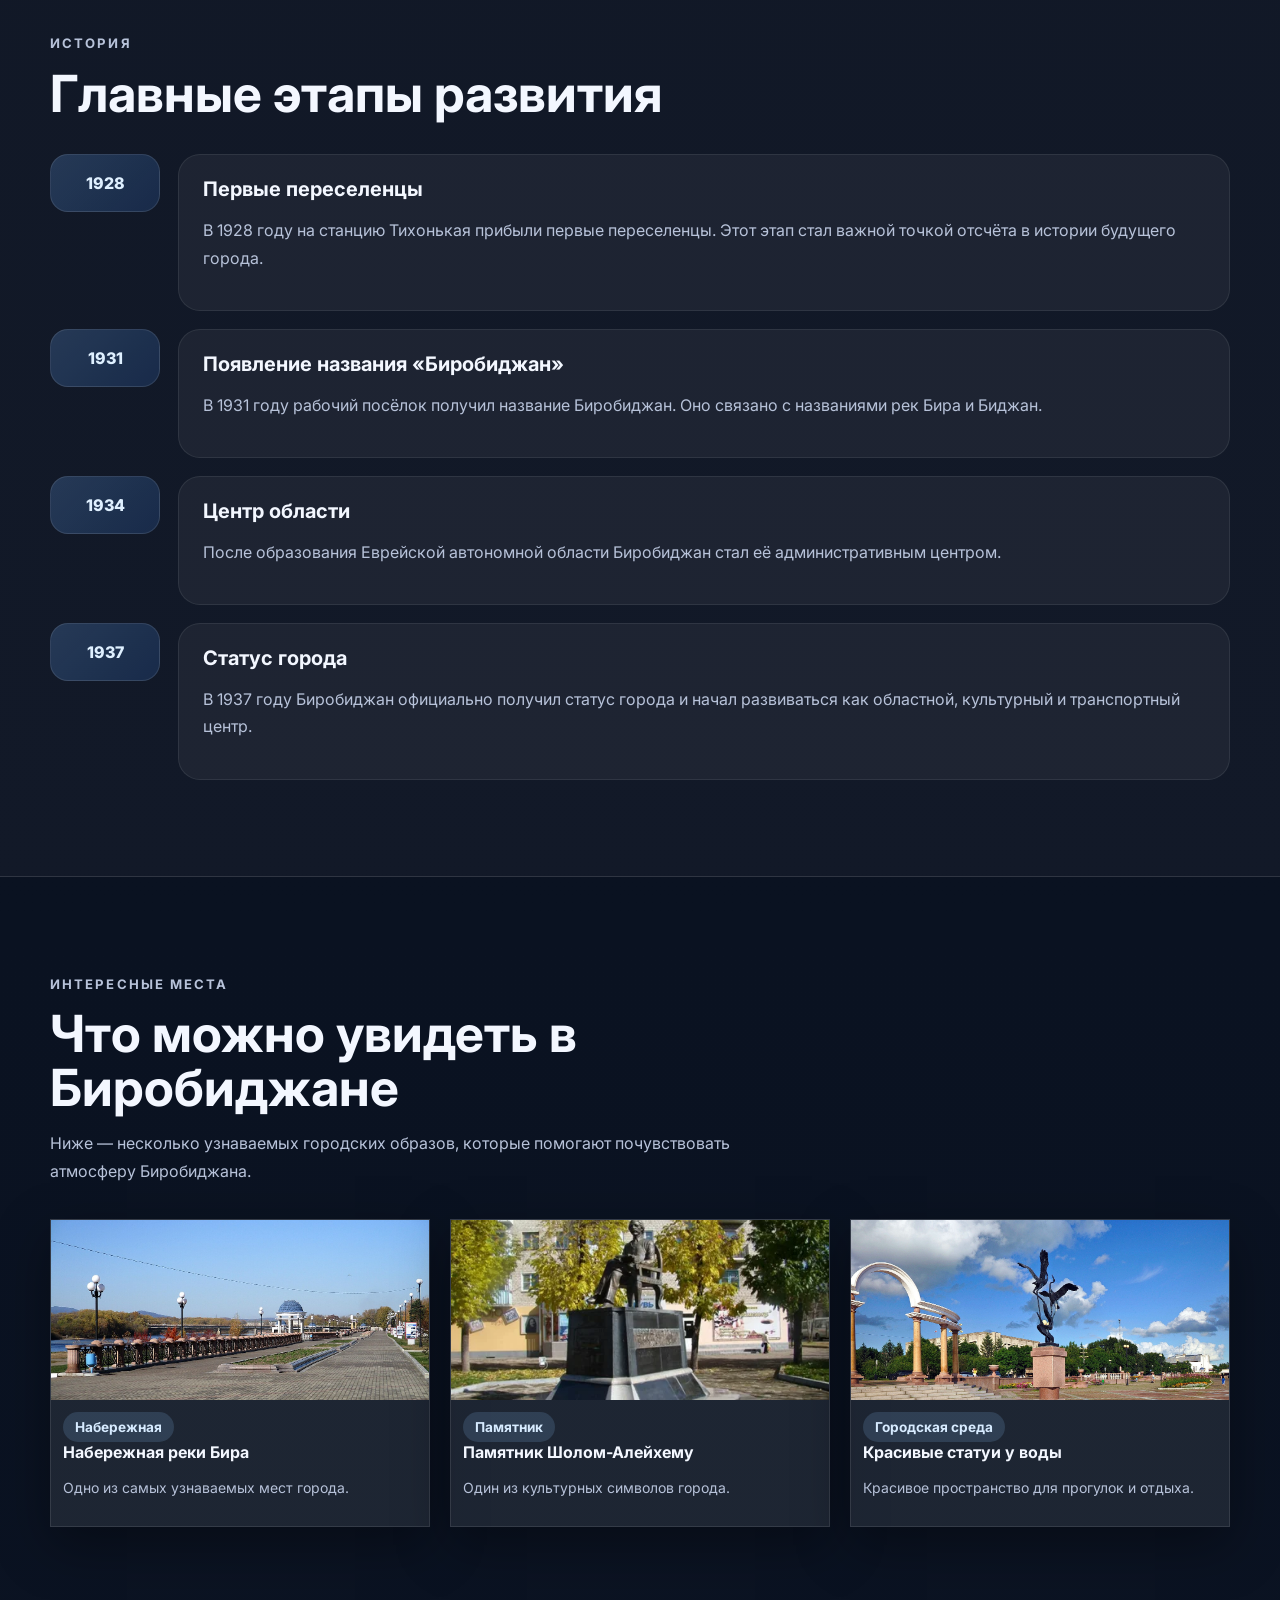
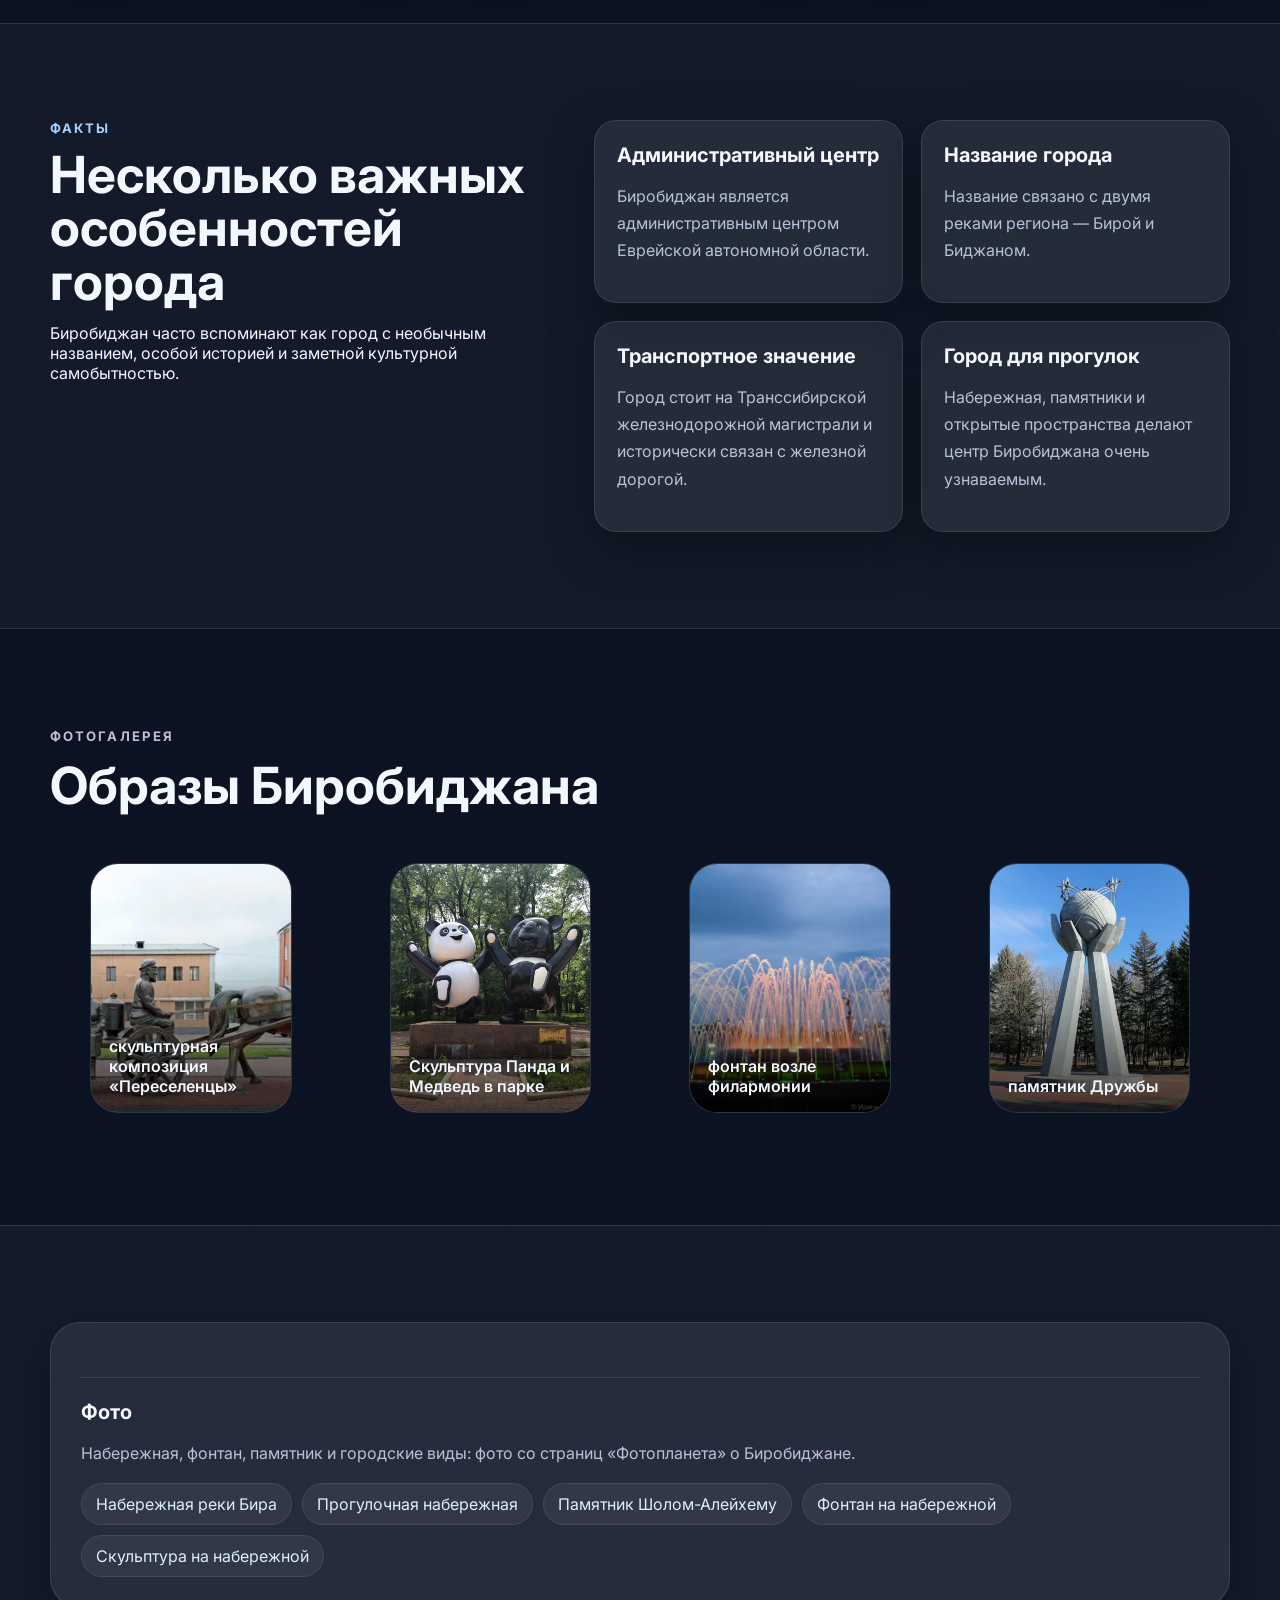
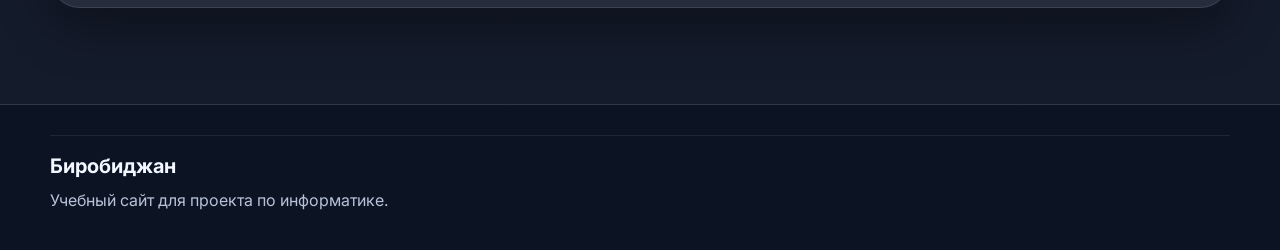
==== commit 00db5284: "Remove action buttons from hero section" ====
--- a/index.html
+++ b/index.html
@@ -27,8 +27,7 @@
               красиво и понятно о городе, его прошлом, набережной, памятниках и культурной самобытности.
             </p>
             <div class="hero-actions">
-              <a class="btn btn-primary" href="#about">Начать знакомство</a>
-              <a class="btn btn-secondary" href="#gallery">Посмотреть фото</a>
+            
             </div>
           </div>
 
--- a/style.css
+++ b/style.css
@@ -549,97 +549,93 @@
   background: rgba(255, 255, 255, 0.05);
 }
 
-.reveal,
-.reveal-delay-1,
-.reveal-delay-2,
-.reveal-delay-3,
-.reveal-visible {
-  opacity: 1;
-  transform: none;
-  transition: none;
-}
-
-
-
-  .facts-list {
-    grid-template-columns: 1fr 1fr;
-  }
-
-  .gallery-large {
-    grid-row: span 1;
-    min-height: 320px;
-  }
-
-  .hero-content h1 {
-    max-width: 14ch;
-  }
-}
-
-
-
-  .menu-toggle {
-    display: inline-block;
-  }
-
-  .site-nav {
-    position: absolute;
-    top: calc(100% + 10px);
-    left: 16px;
-    right: 16px;
-    display: grid;
-    gap: 8px;
-    padding: 14px;
-    border-radius: 22px;
-    background: rgba(9, 18, 32, 0.96);
-    border: 1px solid rgba(255, 255, 255, 0.08);
-    box-shadow: var(--shadow);
-    opacity: 0;
-    pointer-events: none;
-    transform: translateY(-10px);
-    transition: 0.25s ease;
-  }
-
-  .site-nav.nav-open {
-    opacity: 1;
-    pointer-events: auto;
-    transform: translateY(0);
-  }
-
-  .site-nav a {
-    padding: 12px 14px;
-    background: rgba(255, 255, 255, 0.04);
-  }
-
-  .menu-toggle.active span:nth-child(1) {
-    transform: translateY(8px) rotate(45deg);
-  }
-
-  .menu-toggle.active span:nth-child(2) {
-    opacity: 0;
-  }
-
-  .menu-toggle.active span:nth-child(3) {
-    transform: translateY(-8px) rotate(-45deg);
-  }
-
-  .timeline-item {
+
+.hero-bg {
+  background-image:
+    linear-gradient(120deg, rgba(4, 10, 18, 0.72), rgba(5, 12, 23, 0.52)),
+    url("assets/лох.jpg");
+  background-size: cover;
+  background-position: center;
+  background-repeat: no-repeat;
+}
+
+.places-grid {
+  display: grid;
+  grid-template-columns: repeat(3, 1fr);
+  gap: 20px;
+}
+
+.place-card {
+  width: 100%;
+  max-width: none;
+  margin: 0;
+}
+
+.place-image {
+  height: 180px;
+  overflow: hidden;
+}
+
+.place-image img {
+  width: 100%;
+  height: 100%;
+  object-fit: cover;
+}
+
+.place-body {
+  padding: 12px;
+}
+
+.place-body h3 {
+  font-size: 16px;
+}
+
+.place-body p {
+  font-size: 14px;
+}
+
+.gallery-grid {
+  display: grid;
+  grid-template-columns: repeat(4, 1fr);
+  gap: 18px;
+}
+
+.gallery-card {
+  height: 250px;
+  min-height: 250px;
+}
+
+.gallery-card img {
+  width: 100%;
+  height: 100%;
+  object-fit: cover;
+}
+
+@media (max-width: 900px) {
+  .places-grid {
     grid-template-columns: 1fr;
   }
 
+  .gallery-grid {
+    grid-template-columns: repeat(2, 1fr);
+  }
+}
+
+@media (max-width: 560px) {
+  .hero {
+    min-height: auto;
+  }
+
+  .hero-grid,
+  .about-grid,
+  .facts-layout,
   .facts-list {
     grid-template-columns: 1fr;
   }
 
-  .footer-inner {
-    flex-direction: column;
-    align-items: flex-start;
-  }
-}
-
-
-
   .hero-content h1 {
     max-width: none;
+    font-size: 56px;
   }
 
   .hero-card,
@@ -658,57 +654,30 @@
   .hero-actions {
     flex-direction: column;
   }
-}
-.hero {
-  background-image: url("assets/лох.jpg");
-  background-size: cover;
-  background-position: center;
-  color: white;
-  padding: 100px 20px;
-}
-.place-body {
-  padding: 12px;
-}
-
-.place-body h3 {
-  font-size: 16px;
-}
-
-.place-body p {
-  font-size: 14px;
-}
-
-.places-grid {
-  display: flex !important;
-  justify-content: center !important;
-  gap: 20px !important;
-  flex-wrap: nowrap !important;
-}
-
-.place-card {
-  width: 300px !important;
-  min-width: 300px !important;
-  max-width: 300px !important;
-  margin: 0 !important;
-}
-
-.place-image {
-  height: 180px !important;
-  overflow: hidden !important;
-}
-
-.place-image img {
-  width: 100% !important;
-  height: 100% !important;
-  object-fit: cover !important;
-}
-.gallery-card {
-  height: 250px;
-}
-
-.gallery-card img {
-  width: 100%;
-  height: 100%;
-  object-fit: cover;
-}
-
+
+  .places-grid {
+    grid-template-columns: 1fr;
+    gap: 16px;
+  }
+
+  .place-card {
+    width: 100%;
+    max-width: 100%;
+    min-width: 0;
+  }
+
+  .place-image {
+    height: 220px;
+  }
+
+  .gallery-grid {
+    grid-template-columns: 1fr;
+    gap: 16px;
+  }
+
+  .gallery-card {
+    height: 220px;
+    min-height: 220px;
+  }
+}
+
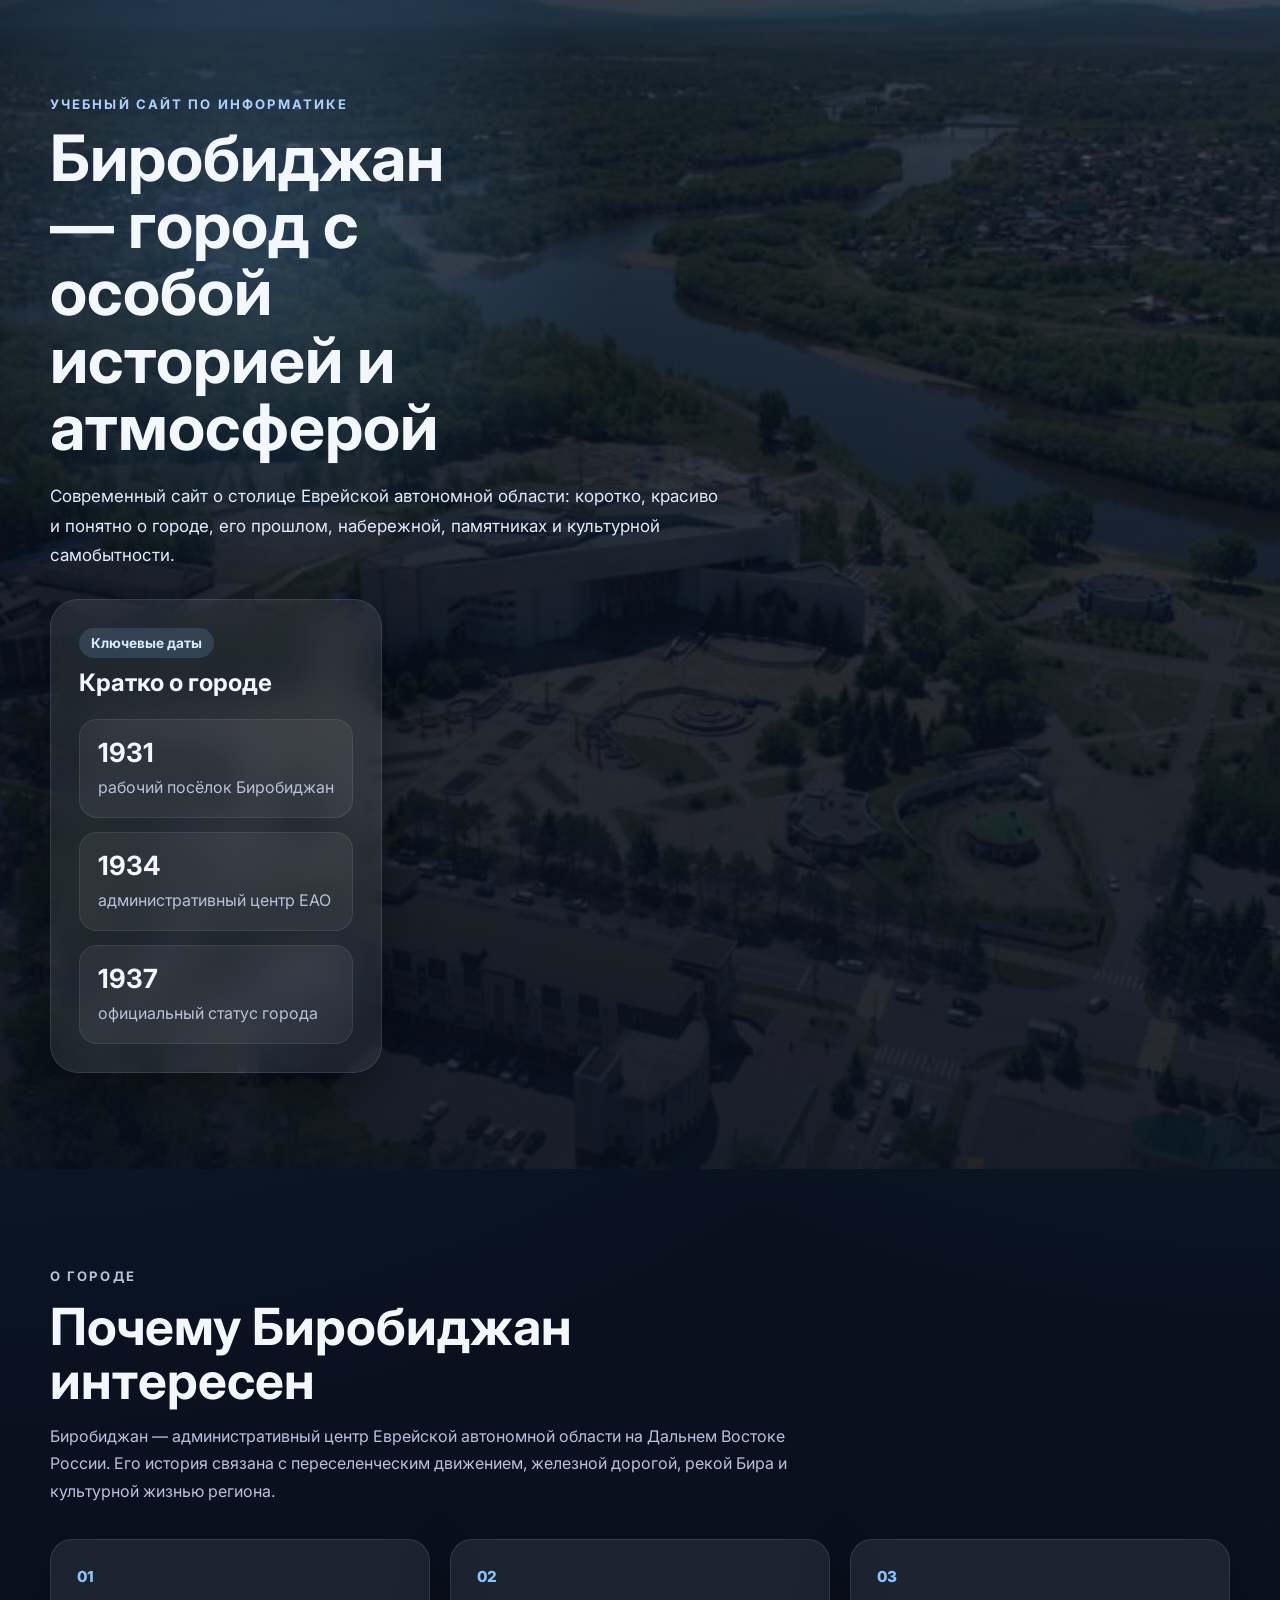
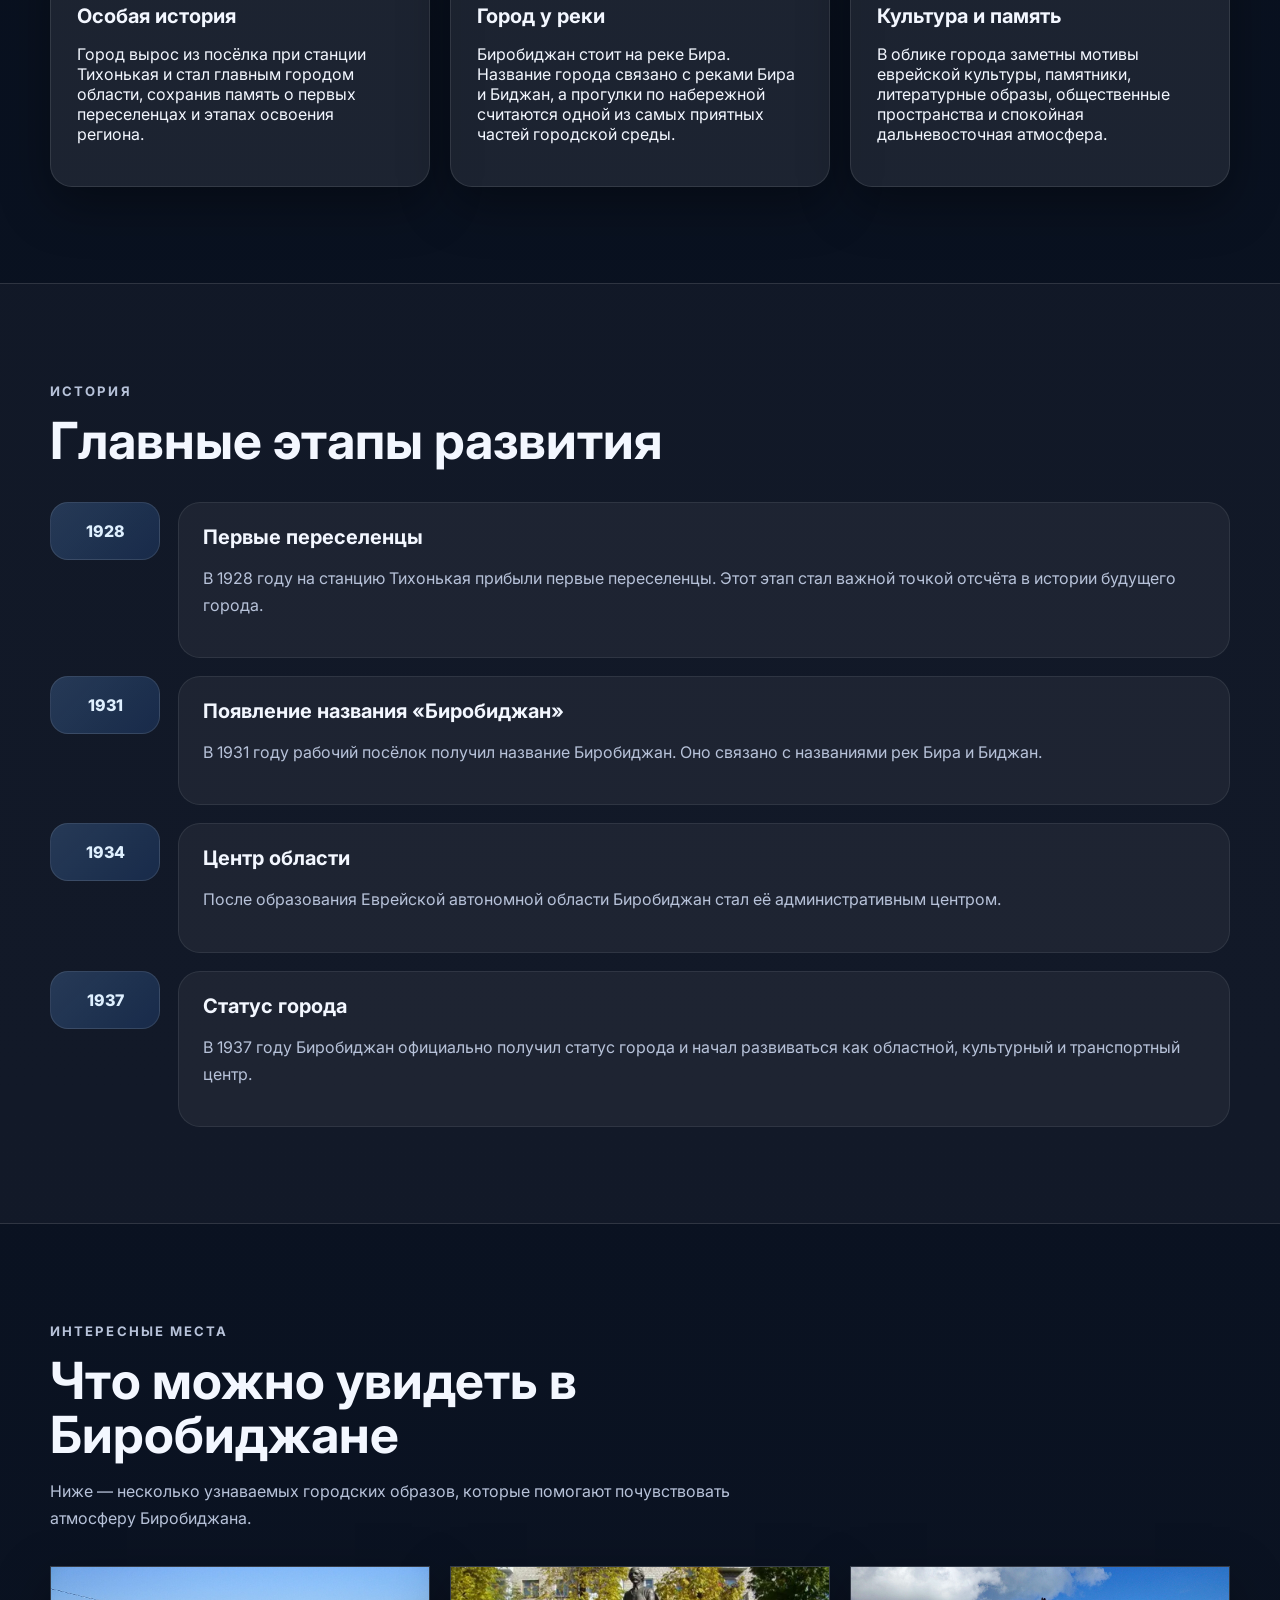
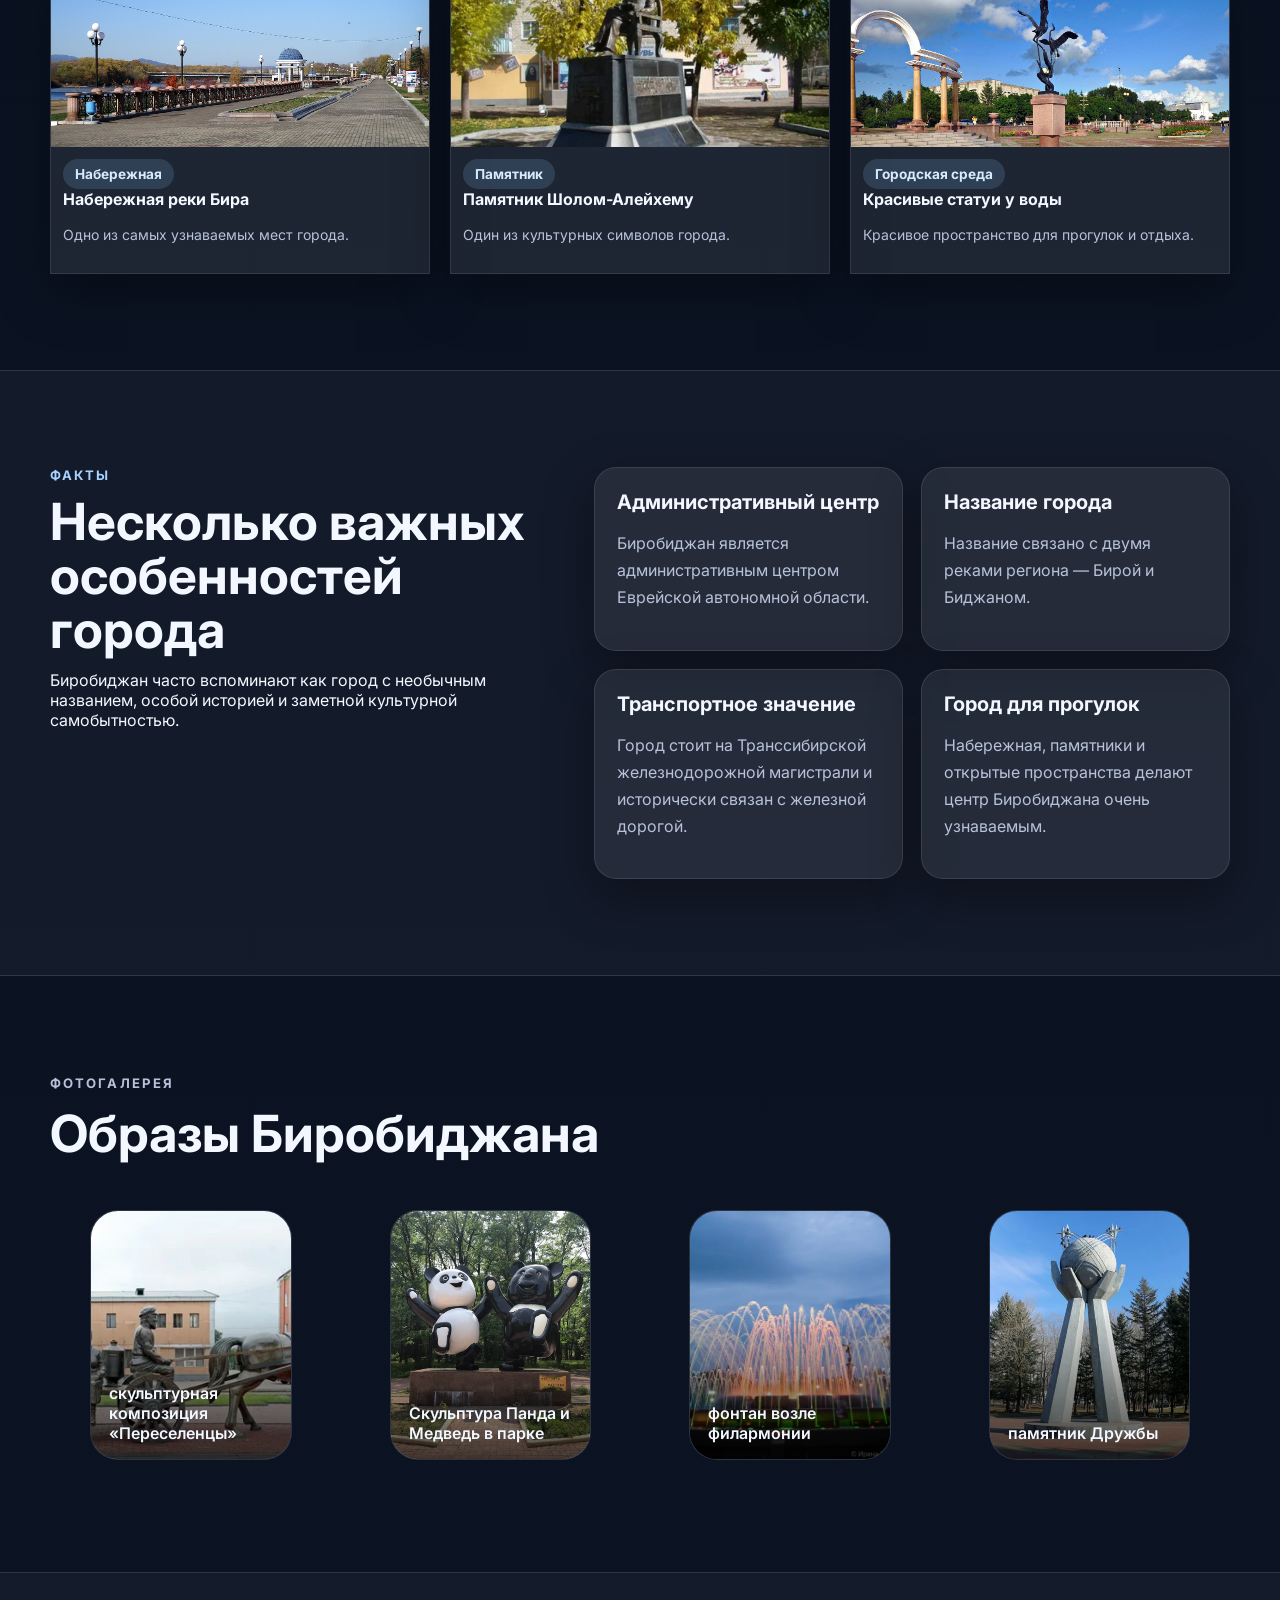
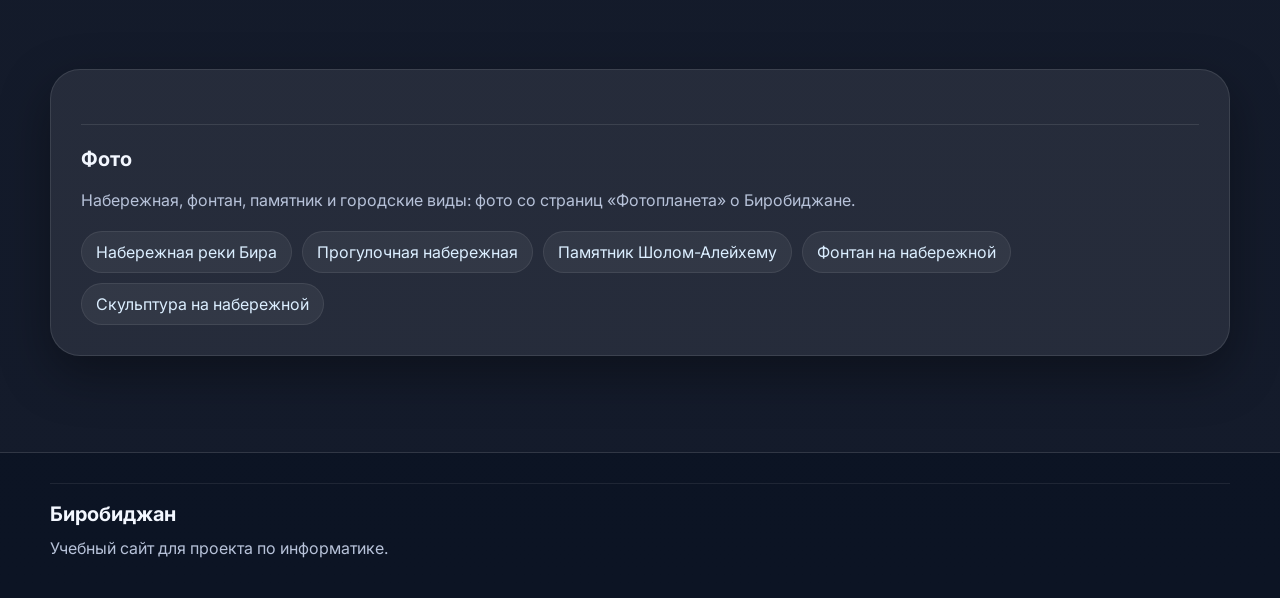
==== commit 044c7c04: "Remove empty divs from hero section Removed empty div elements from the hero section." ====
--- a/index.html
+++ b/index.html
@@ -28,8 +28,7 @@
             </p>
             <div class="hero-actions">
             
-            </div>
-          </div>
+          
 
           <aside class="hero-card reveal reveal-delay-1">
             <div class="hero-card-top">
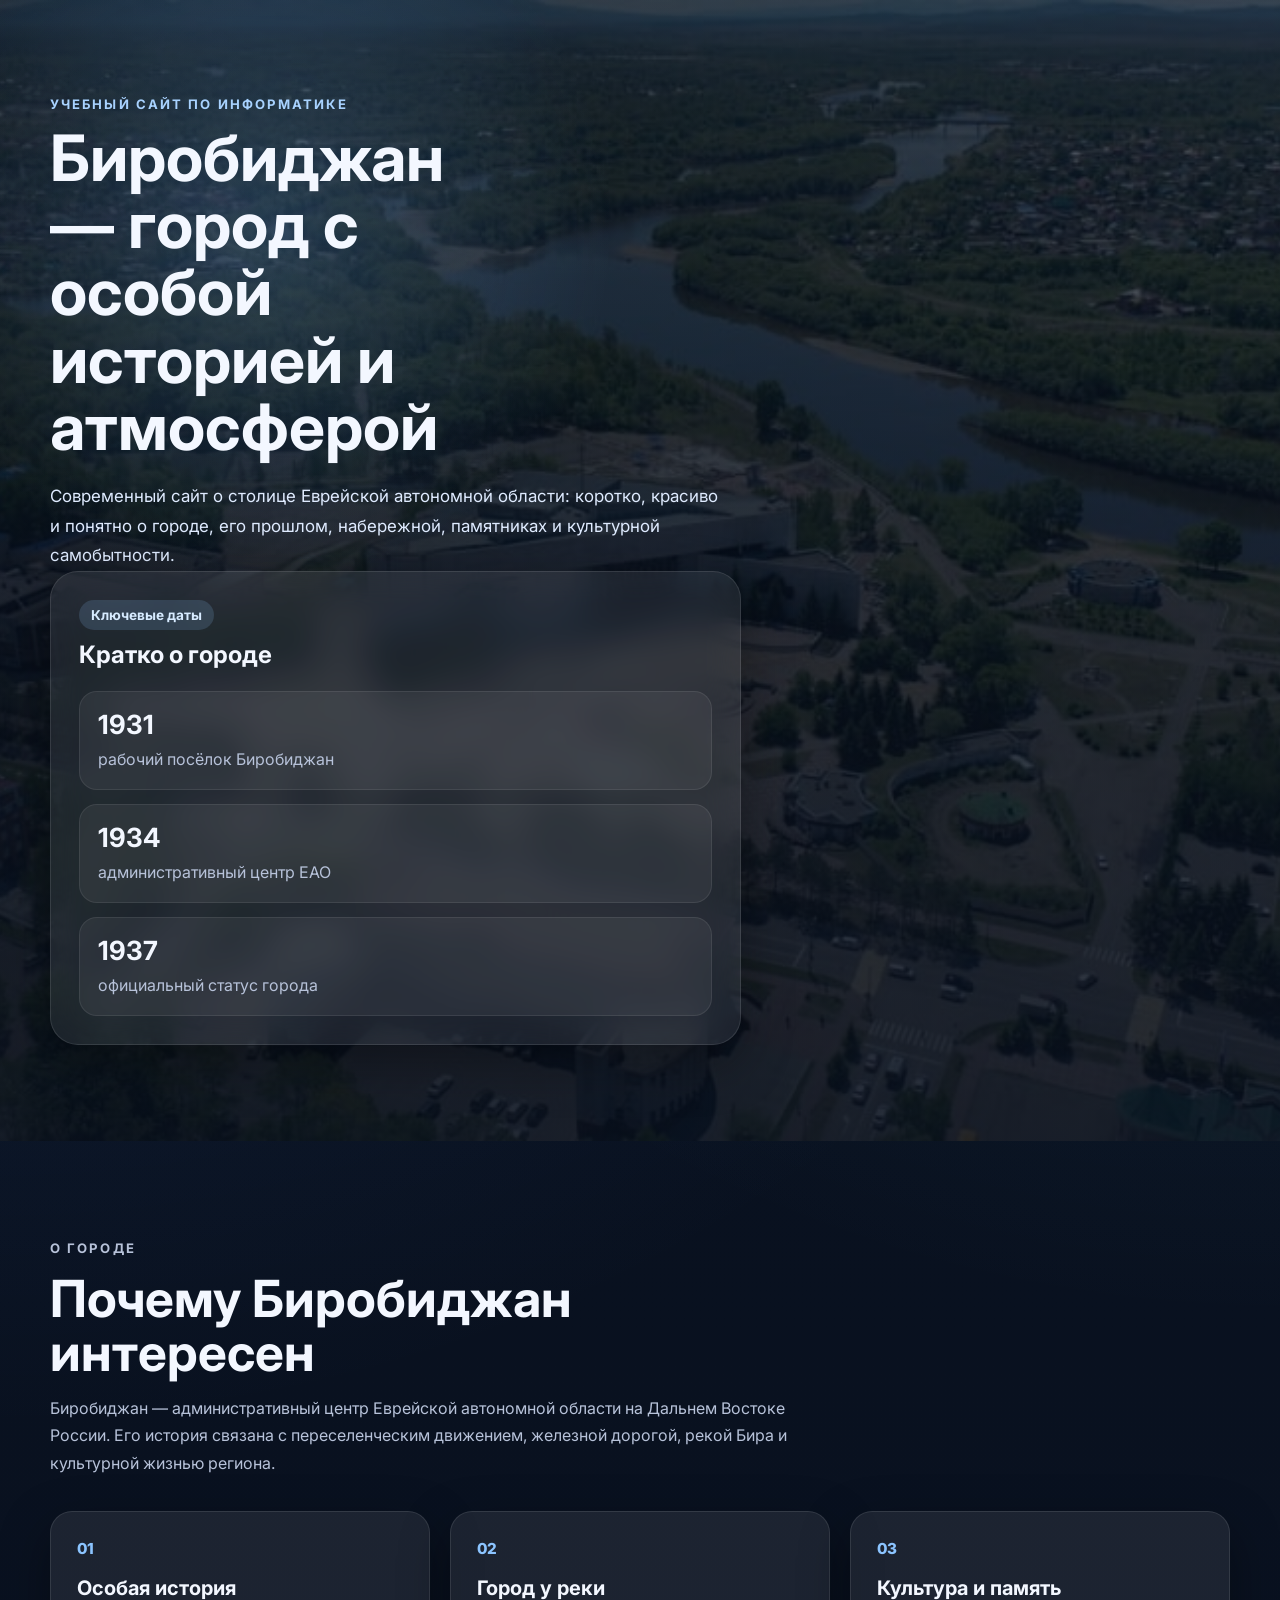
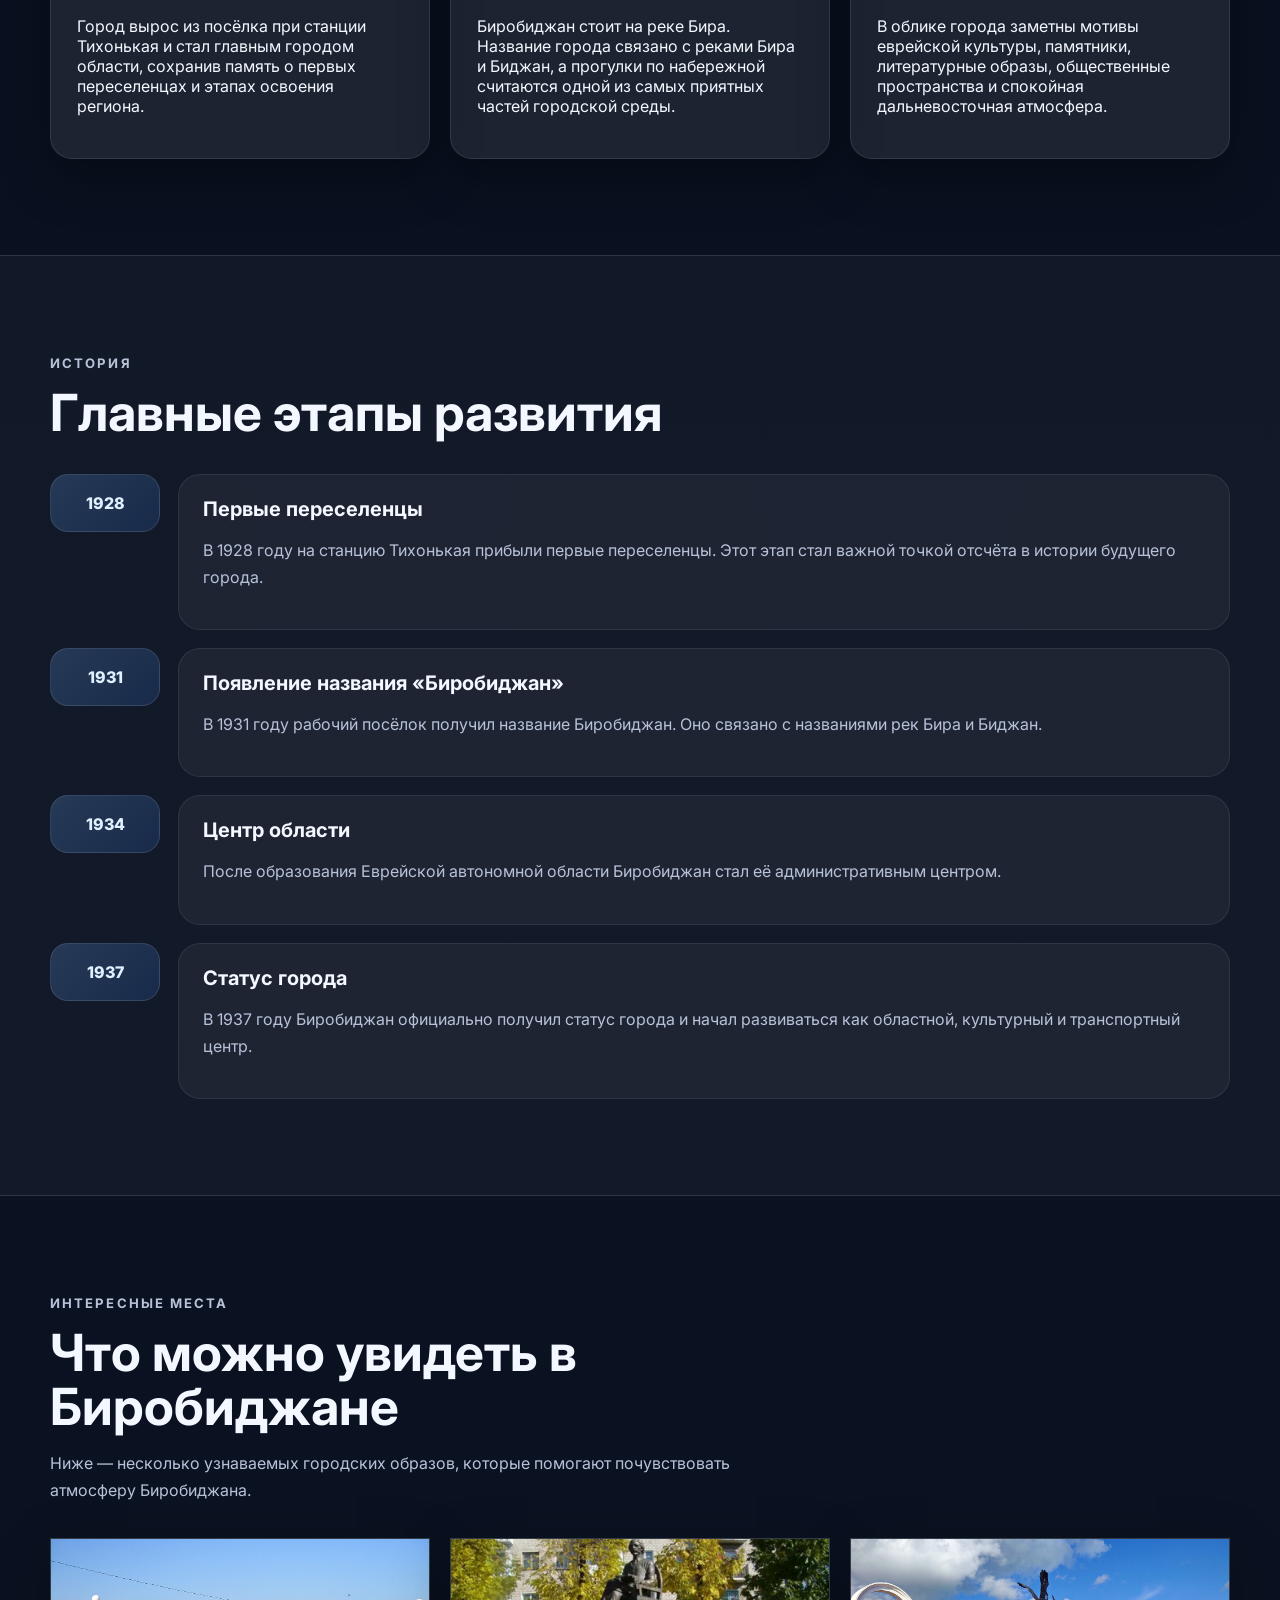
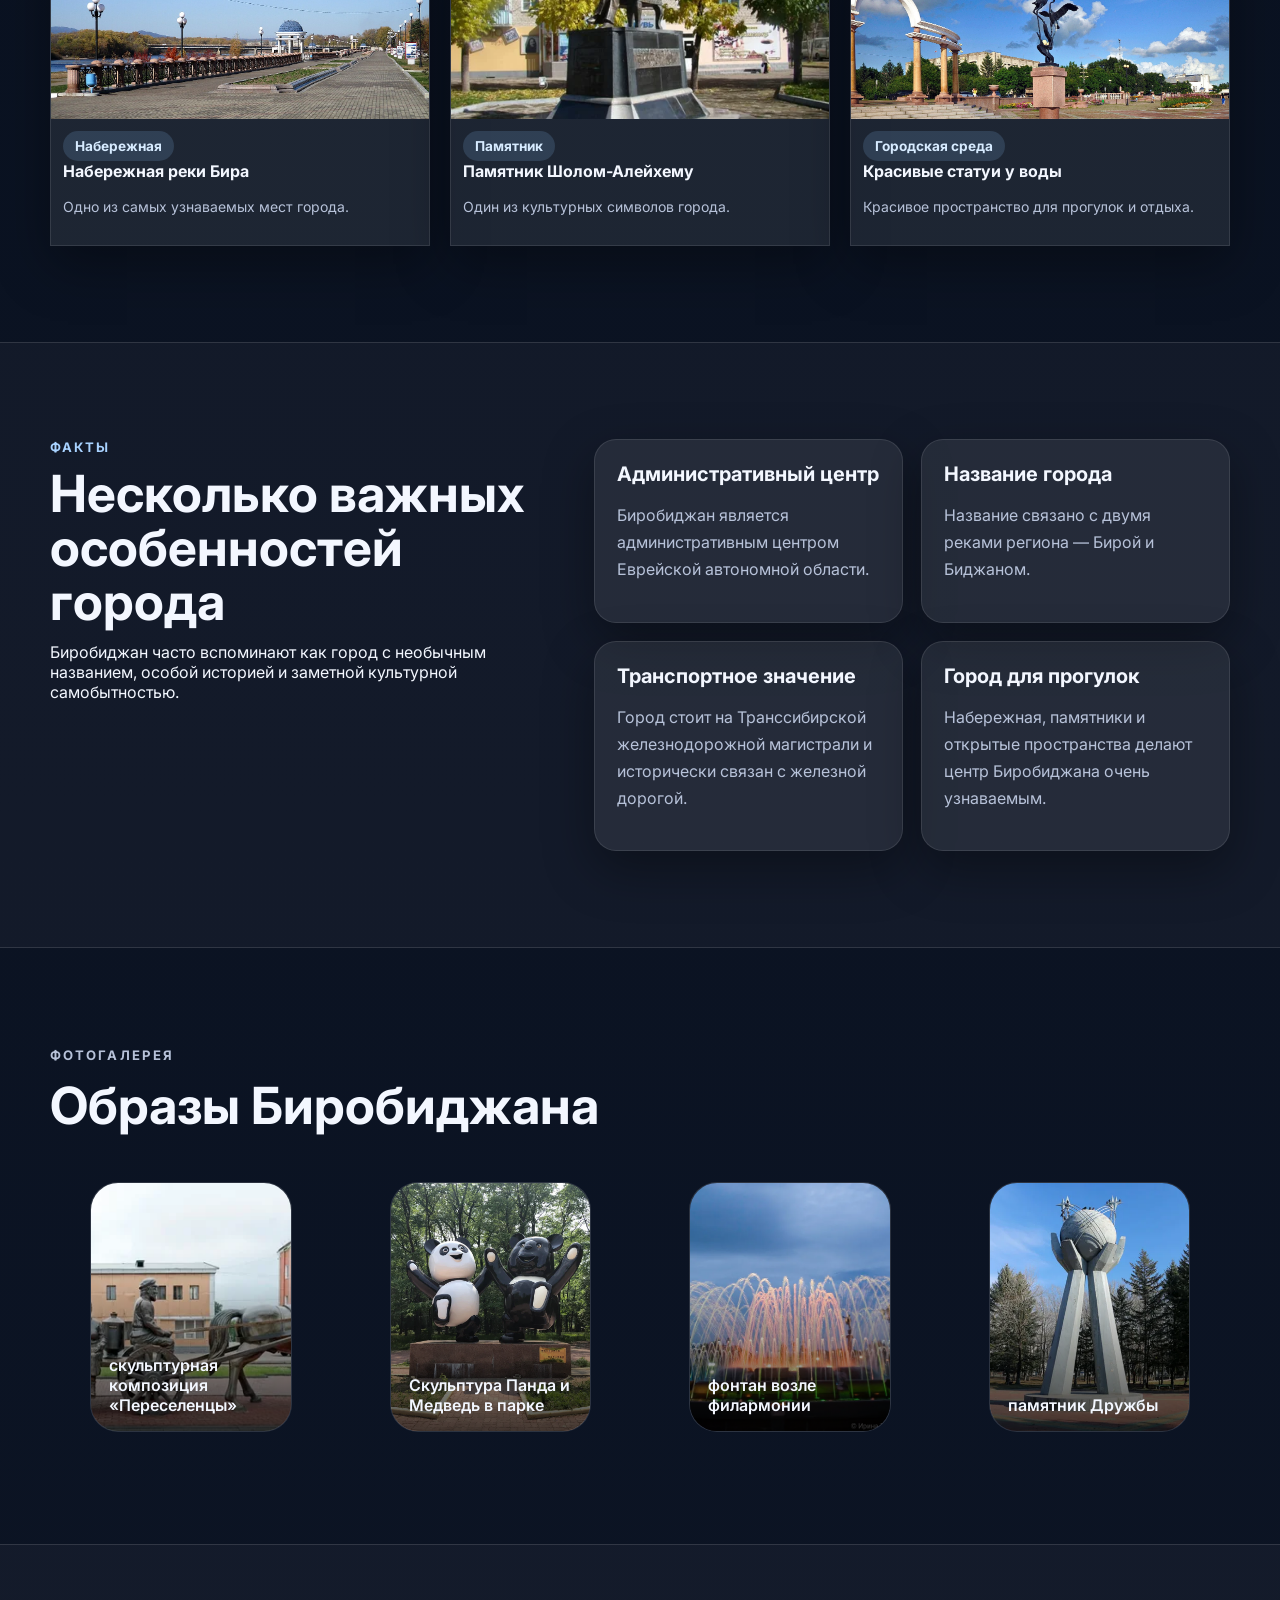
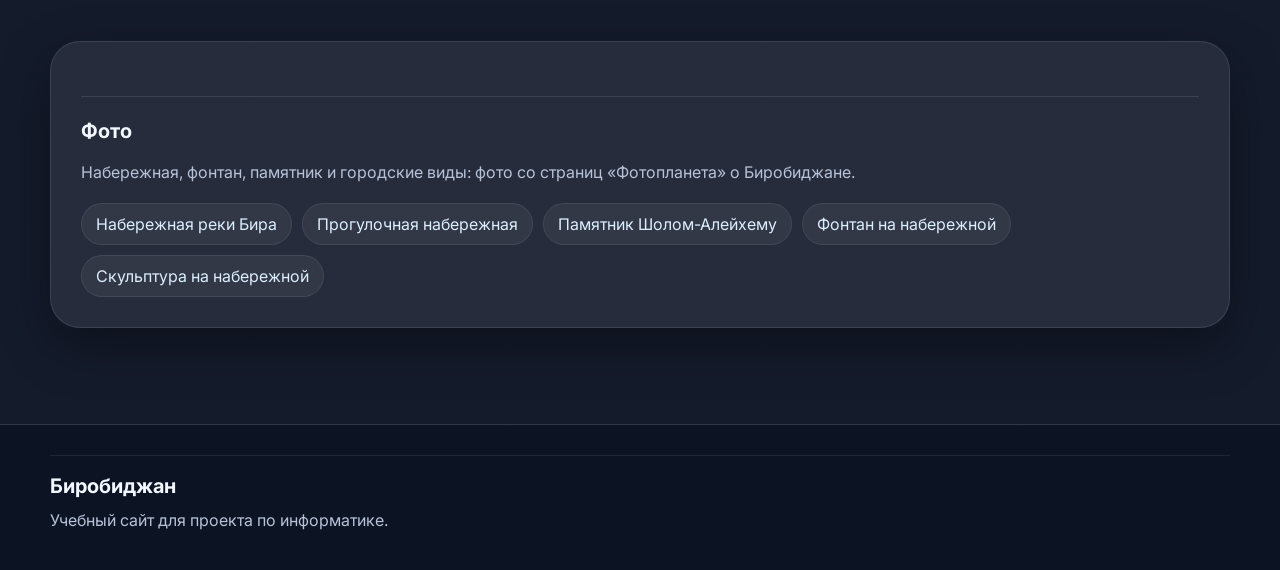
==== commit 3cf04c41: "Remove empty div in hero section of index.html" ====
--- a/index.html
+++ b/index.html
@@ -26,7 +26,7 @@
               Современный сайт о столице Еврейской автономной области: коротко,
               красиво и понятно о городе, его прошлом, набережной, памятниках и культурной самобытности.
             </p>
-            <div class="hero-actions">
+            
             
           
 
--- a/style.css
+++ b/style.css
@@ -680,4 +680,6 @@
     min-height: 220px;
   }
 }
-
+.hero-actions {
+  display: none;
+}
